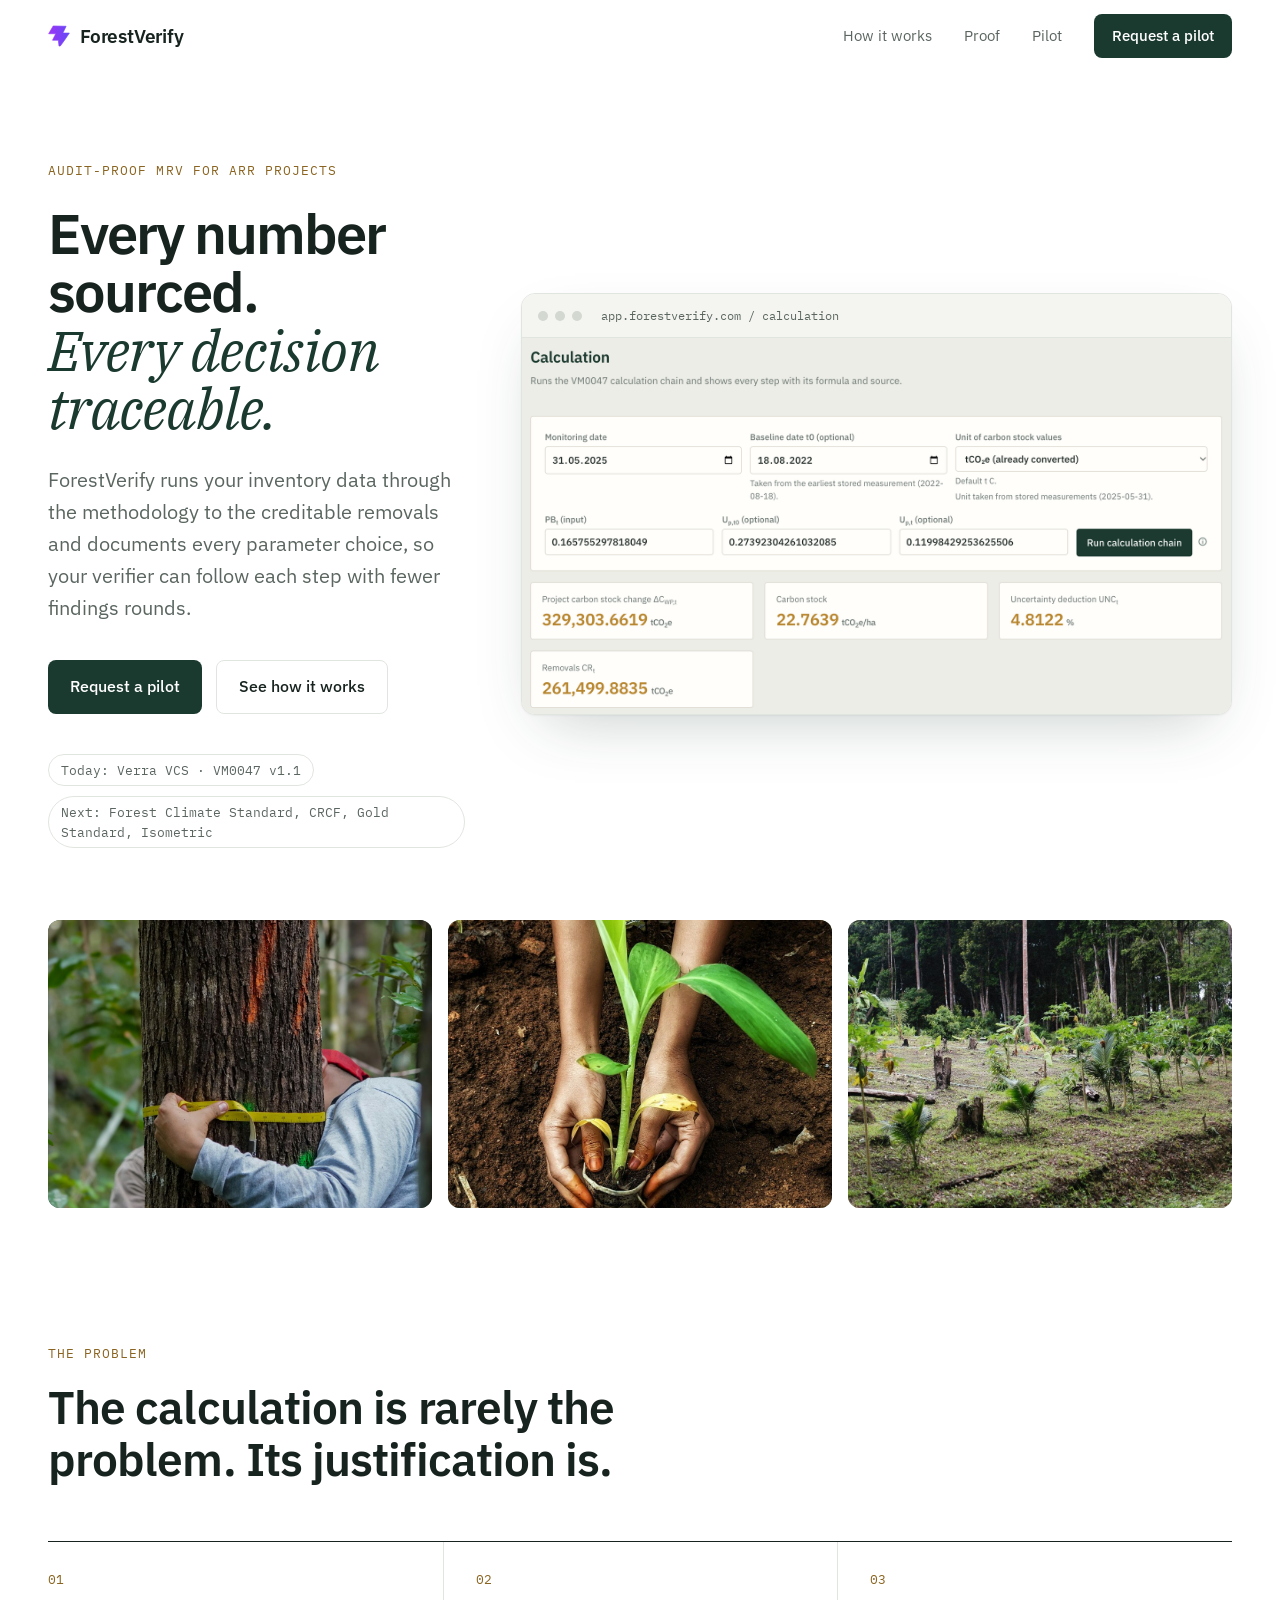
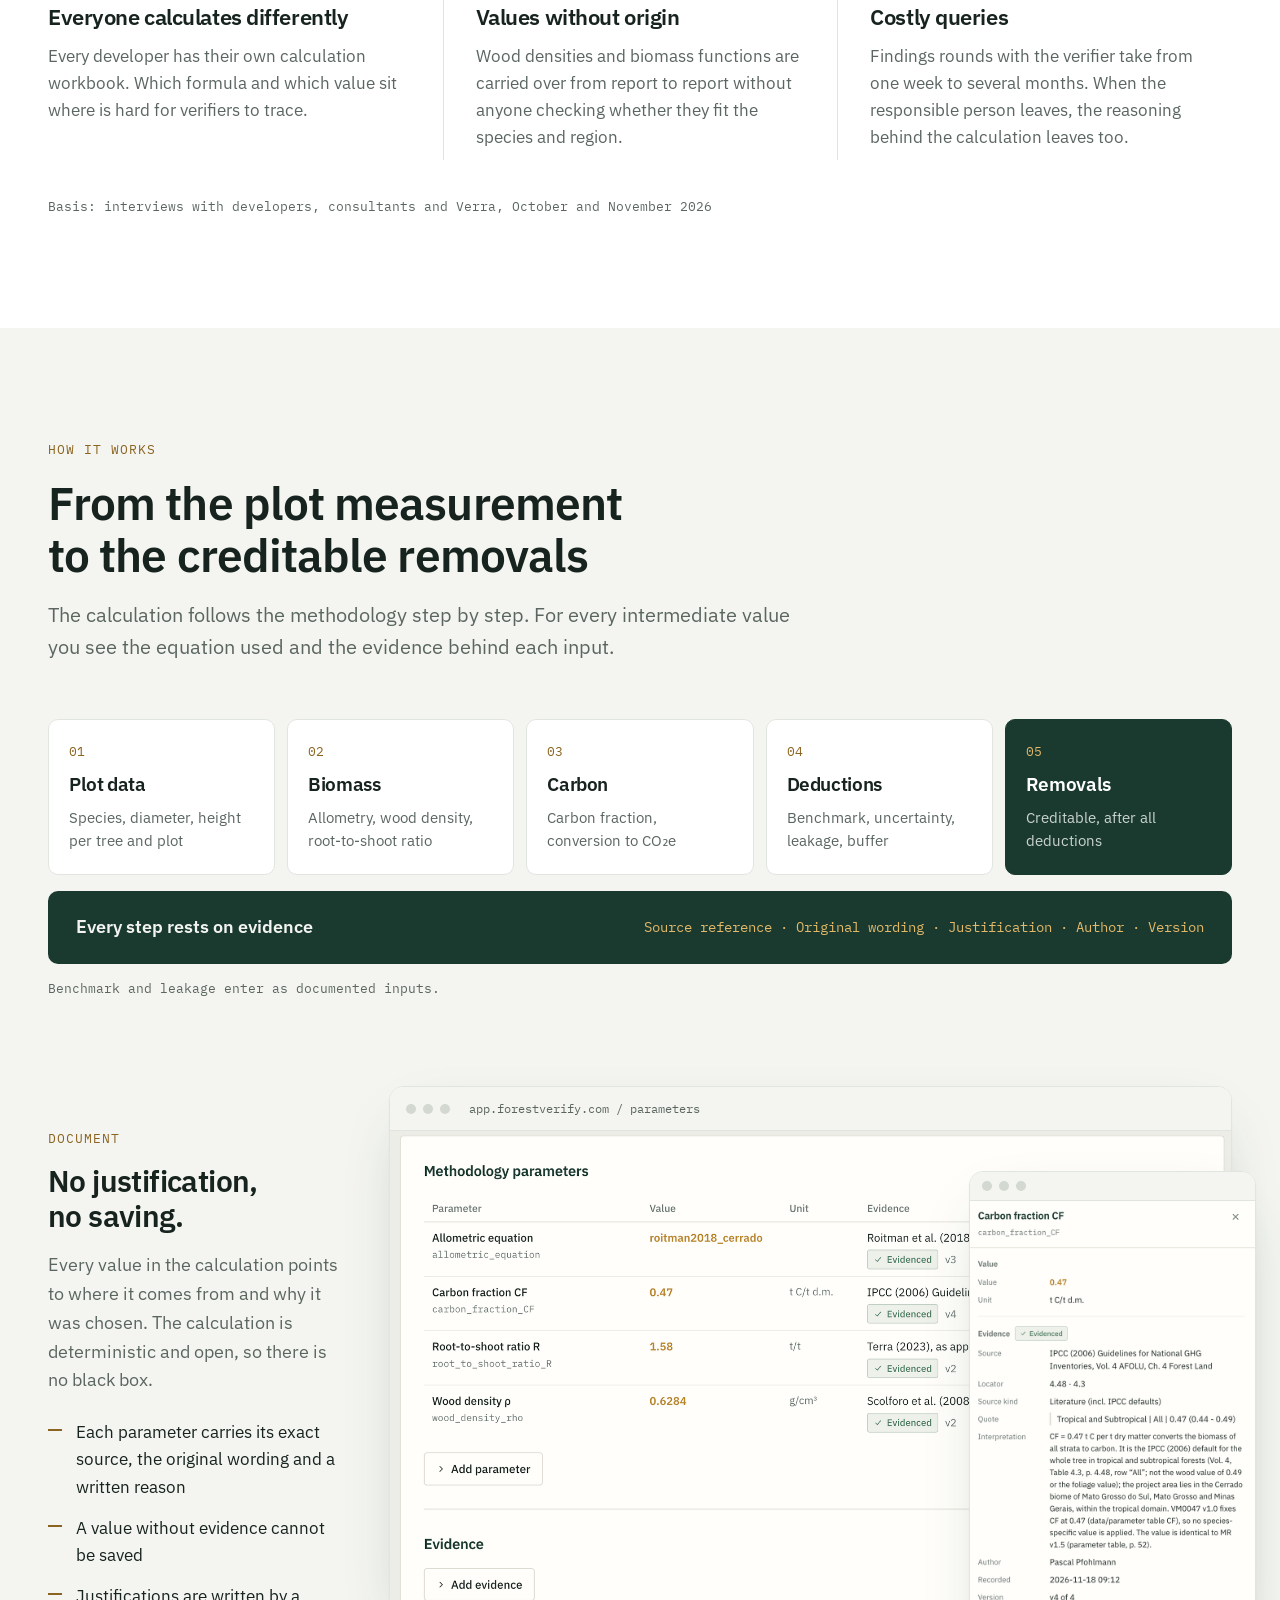
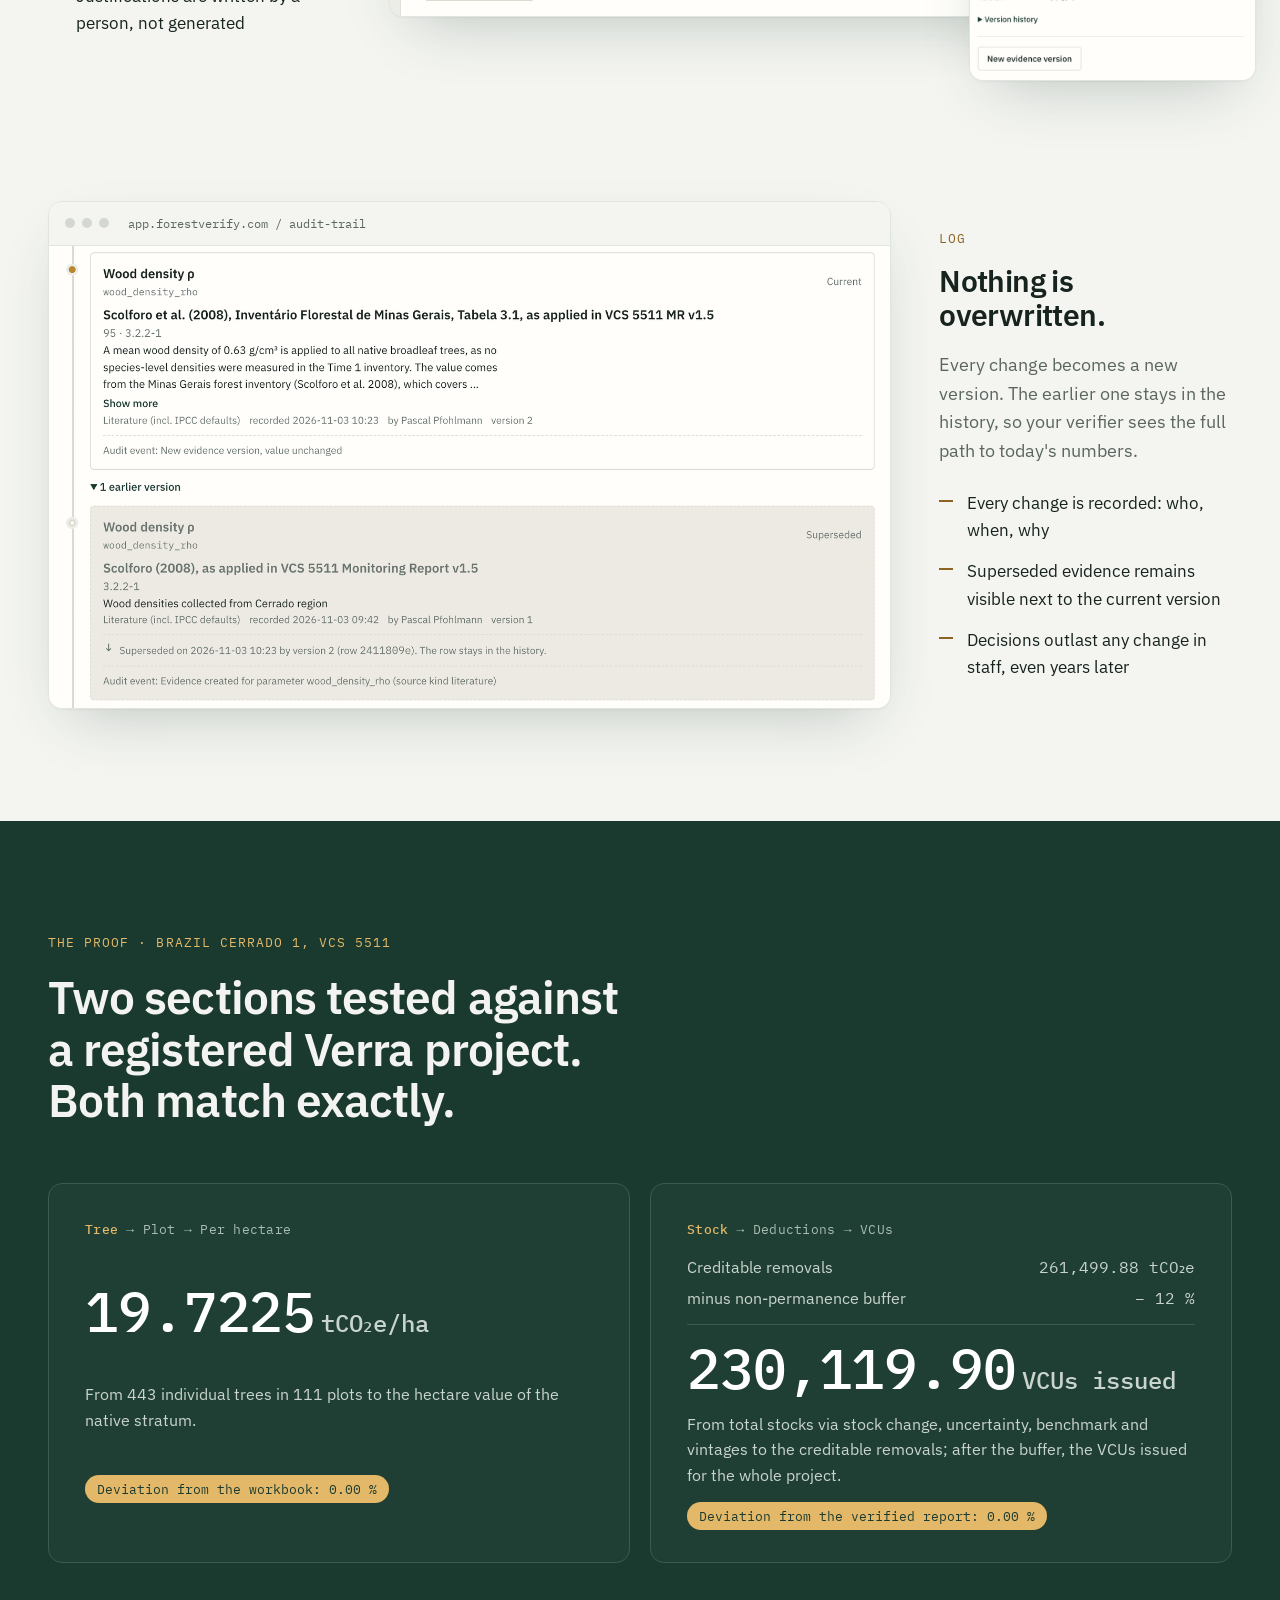
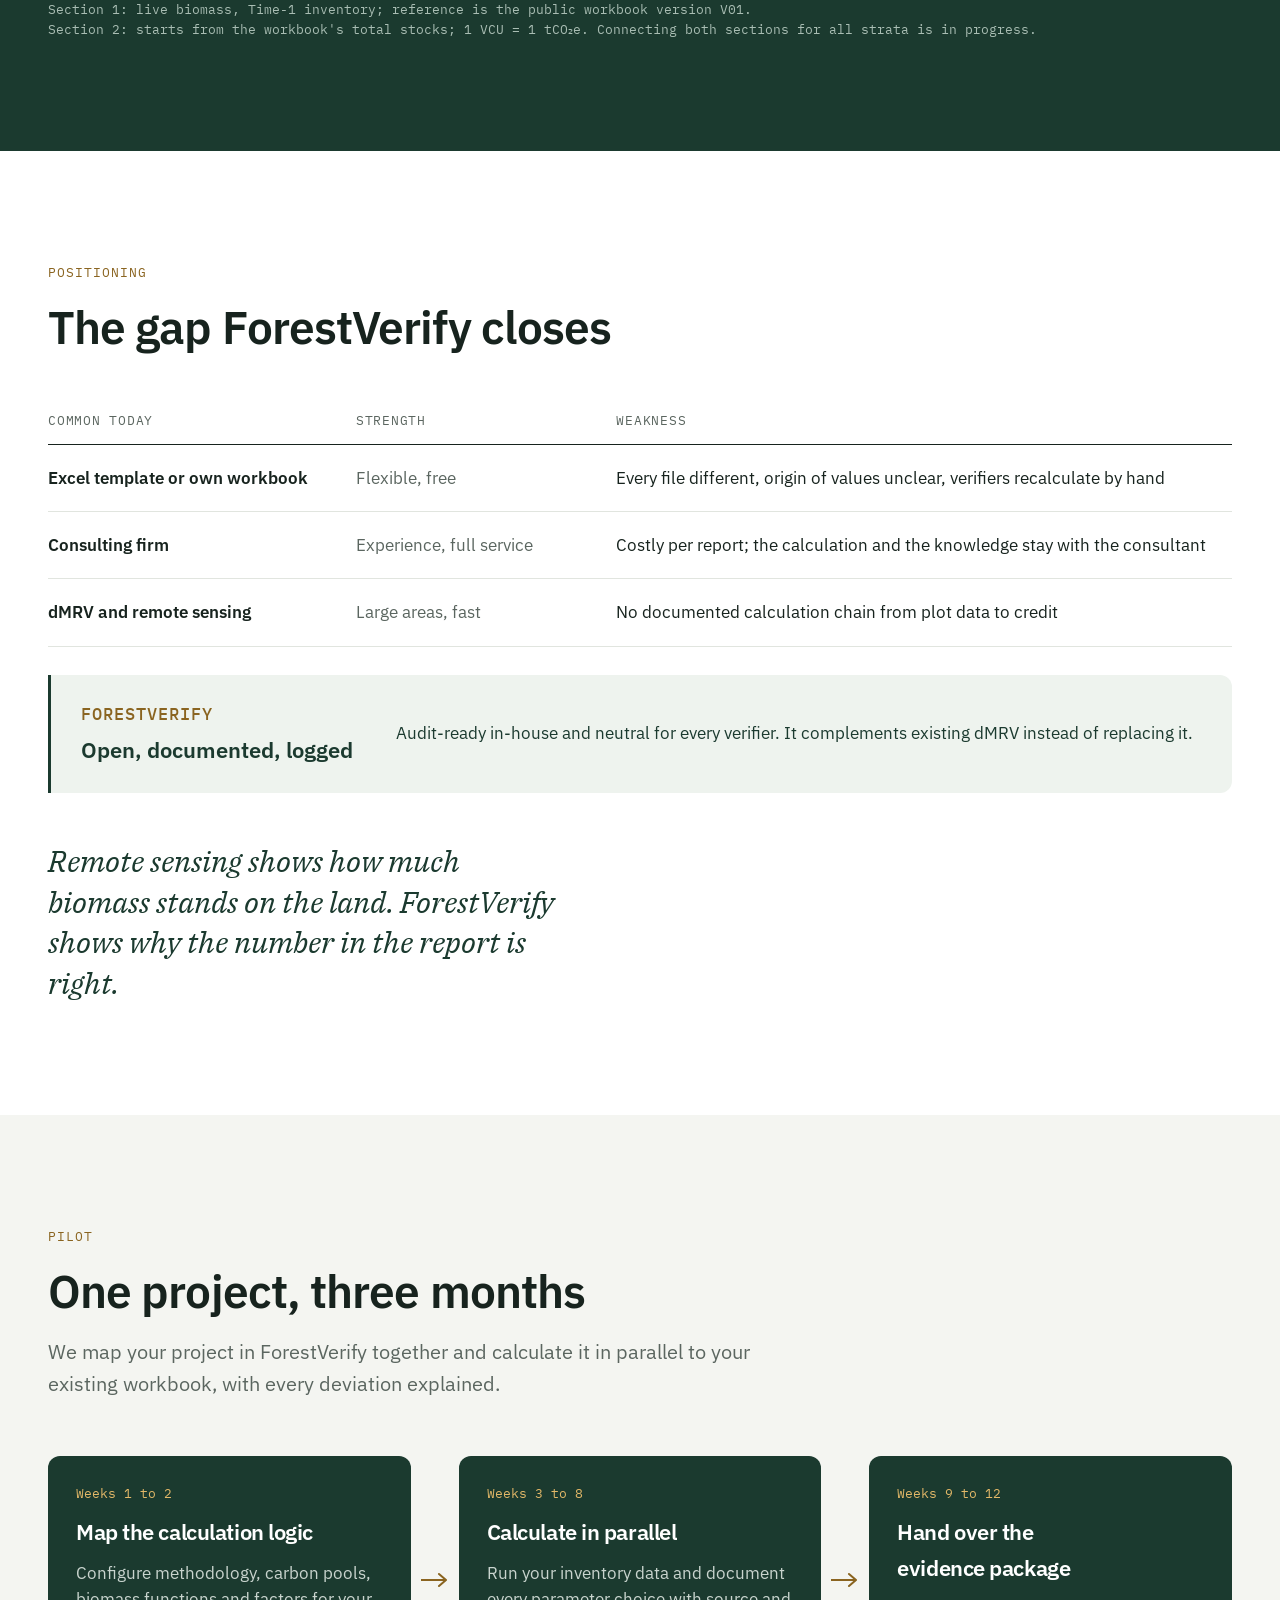
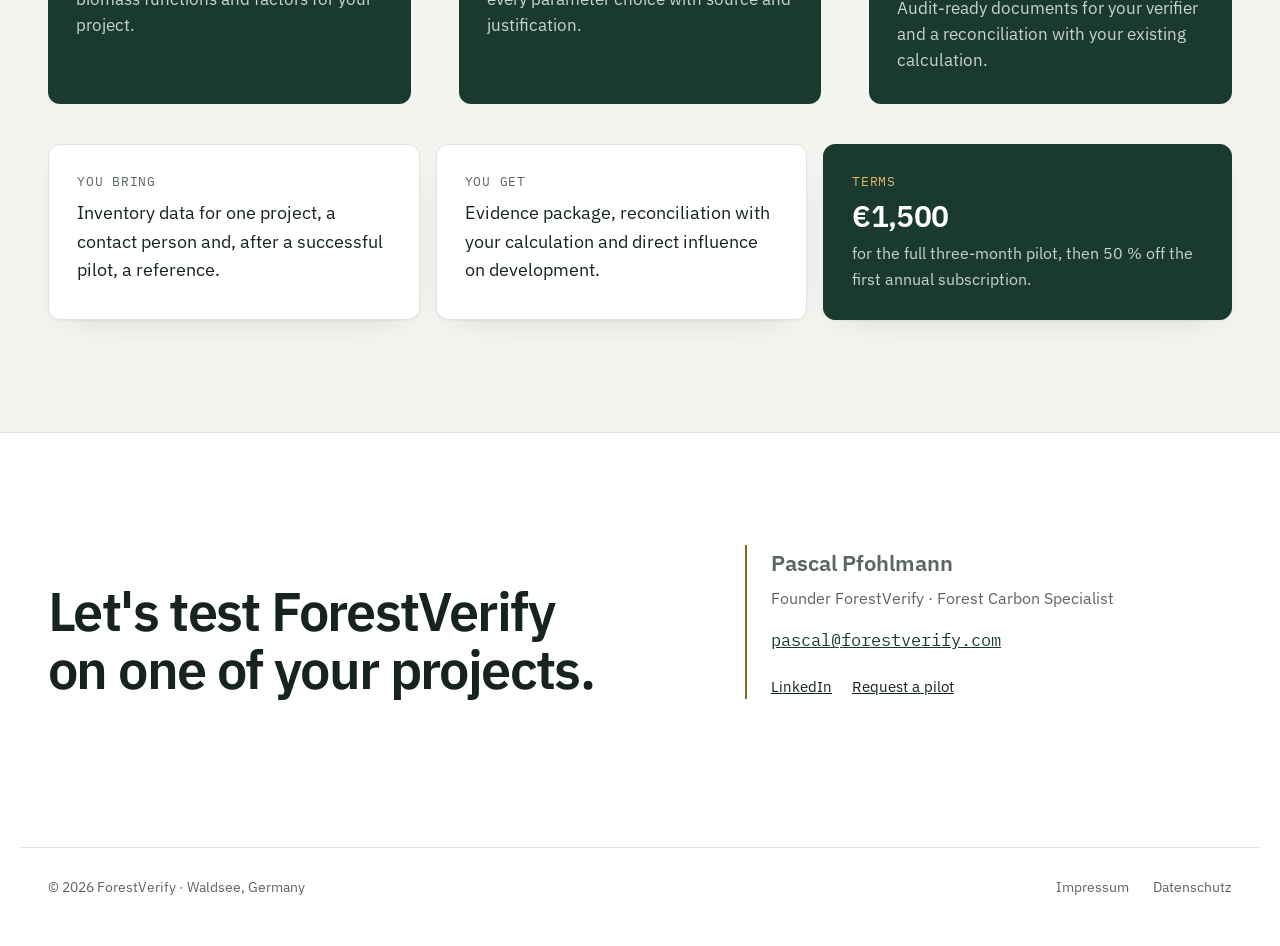
==== index.html @ 36cf667d "Landing page forestverify.com: initial version Co-Authored-By: Claude Opus 5.5 <noreply@anthropic.co" ====
<!DOCTYPE html>
<html lang="en">
<head>
<meta charset="utf-8">
<meta name="viewport" content="width=device-width, initial-scale=1">
<title>ForestVerify</title>
<meta name="description" content="Audit-proof MRV for ARR forest carbon projects under VM0047. Every number sourced, every decision traceable.">
<link rel="icon" type="image/svg+xml" href="data:image/svg+xml,%3Csvg xmlns='http://www.w3.org/2000/svg' viewBox='-1 -1 34 33'%3E%3Cdefs%3E%3ClinearGradient id='g' x1='0' y1='0' x2='1' y2='0'%3E%3Cstop offset='0' stop-color='%239A35F6'/%3E%3Cstop offset='1' stop-color='%236648F6'/%3E%3C/linearGradient%3E%3C/defs%3E%3Cpath d='M7 0 L27 0.5 L22 11 L32 11 L24.5 22 L18 31 L16 31 L15 22 L6 22 L11 12 L0 12 Z' fill='url(%23g)' stroke='url(%23g)' stroke-width='1' stroke-linejoin='round'/%3E%3C/svg%3E">
<link rel="stylesheet" href="fonts/fonts.css">
<style>
:root {
  /* Layout idea: a quiet white page that reads like a well-kept field ledger; one dark forest band carries the proof. */
  --paper: #FFFFFF;
  --stone: #F4F5F1;
  --ink: #17231E;
  --muted: #5B6660;
  --line: #E1E5DF;
  --forest: #1B3A2F;
  --bronze: #8A6420;
  --gold: #E3B868;
  --font-sans: "IBM Plex Sans", system-ui, -apple-system, "Segoe UI", sans-serif;
  --font-mono: "IBM Plex Mono", ui-monospace, "SFMono-Regular", Menlo, monospace;
  --font-serif: "IBM Plex Serif", Georgia, serif;
  --wrap: 1240px;
  color-scheme: light;
}
* { box-sizing: border-box; }
html, body { margin: 0; }
body {
  background: var(--paper);
  color: var(--ink);
  font-family: var(--font-sans);
  font-size: 18px;
  line-height: 1.6;
  -webkit-font-smoothing: antialiased;
}
h1, h2, h3 { text-wrap: balance; margin: 0; font-weight: 600; letter-spacing: -0.02em; }
p { margin: 0; }
a { color: inherit; }
a:focus-visible, .btn:focus-visible { outline: 2px solid var(--bronze); outline-offset: 3px; }
.wrap { max-width: var(--wrap); margin: 0 auto; padding: 0 28px; }
.mono { font-family: var(--font-mono); font-variant-numeric: tabular-nums; }
.eyebrow {
  font-family: var(--font-mono);
  font-size: 13px;
  letter-spacing: 0.08em;
  text-transform: uppercase;
  color: var(--bronze);
}
.section { padding: 112px 0; }
.section-head { display: grid; gap: 18px; max-width: 760px; margin-bottom: 56px; }
.section-head h2 { font-size: clamp(32px, 4vw, 46px); line-height: 1.12; }
.lede { font-size: 20px; color: var(--muted); max-width: 62ch; }

/* Nav */
.nav { position: sticky; top: 0; z-index: 10; background: rgba(255,255,255,0.92); backdrop-filter: blur(8px); border-bottom: 1px solid transparent; }
.nav .wrap { display: flex; align-items: center; justify-content: space-between; height: 72px; gap: 24px; }
.brand { display: flex; align-items: center; gap: 10px; font-weight: 600; font-size: 19px; text-decoration: none; letter-spacing: -0.01em; }
.nav-links { display: flex; align-items: center; gap: 32px; font-size: 15px; }
.nav-links a { text-decoration: none; color: var(--muted); }
.nav-links a:hover { color: var(--ink); }
.nav-links a.btn-primary, .nav-links a.btn-primary:hover { color: #fff; }

.btn {
  display: inline-flex; align-items: center; gap: 10px;
  padding: 13px 22px; border-radius: 8px;
  font-size: 16px; font-weight: 500; text-decoration: none;
  transition: background 160ms ease, color 160ms ease, border-color 160ms ease;
}
.btn-primary { background: var(--forest); color: #fff; }
.btn-primary:hover { background: #24493B; }
.btn-ghost { color: var(--ink); border: 1px solid var(--line); }
.btn-ghost:hover { border-color: var(--ink); }
.nav .btn { padding: 10px 18px; font-size: 15px; }

/* Hero */
.hero { padding: 88px 0 72px; }
.hero .wrap { display: grid; grid-template-columns: 0.82fr 1.4fr; gap: 56px; align-items: center; }
.hero h1 { font-size: clamp(40px, 4.4vw, 58px); line-height: 1.04; letter-spacing: -0.035em; margin: 22px 0 26px; }
.hero h1 em { display: block; font-family: var(--font-serif); font-style: italic; font-weight: 400; color: var(--forest); letter-spacing: -0.01em; }
.hero .lede { margin-bottom: 36px; }
.cta-row { display: flex; flex-wrap: wrap; gap: 14px; }
.hero-meta { margin-top: 40px; display: flex; flex-wrap: wrap; gap: 10px; }
.chip { font-family: var(--font-mono); font-size: 12.5px; color: var(--muted); border: 1px solid var(--line); border-radius: 999px; padding: 5px 12px; }

/* Screenshot frame */
.frame {
  border: 1px solid var(--line); border-radius: 14px; background: var(--paper);
  box-shadow: 0 1px 2px rgba(23,35,30,0.04), 0 24px 60px -24px rgba(27,58,47,0.28);
  overflow: hidden;
}
.frame-bar { display: flex; align-items: center; gap: 7px; padding: 12px 16px; border-bottom: 1px solid var(--line); background: var(--stone); }
.frame-bar span { width: 10px; height: 10px; border-radius: 50%; background: #D3D8D1; }
.frame-bar .url { margin-left: 12px; font-family: var(--font-mono); font-size: 12px; color: var(--muted); }
.shot {
  aspect-ratio: 16 / 10; display: grid; place-items: center; text-align: center; padding: 24px;
  background:
    repeating-linear-gradient(0deg, transparent 0 31px, #EEF1EC 31px 32px),
    linear-gradient(180deg, #FAFBF9, #F2F4EF);
  color: var(--muted); font-family: var(--font-mono); font-size: 13px;
}
.shot b { display: block; color: var(--forest); font-weight: 500; font-size: 14px; margin-bottom: 4px; }
.shot-img { display: block; width: 100%; height: auto; }
.stack { position: relative; padding-bottom: 64px; }
.stack .frame.overlay { position: absolute; right: -24px; bottom: 0; width: 34%; }
.stack .frame.overlay .frame-bar { padding: 9px 12px; }
.split.reverse { grid-template-columns: 1.9fr 0.66fr; margin-top: 120px; }
.contact-photo { border-radius: 12px; overflow: hidden; aspect-ratio: 3 / 2; margin: 0 0 40px; }
.contact-photo img { width: 100%; height: 100%; object-fit: cover; display: block; }

/* Photo strip */
.photos { display: grid; grid-template-columns: repeat(3, 1fr); gap: 16px; padding-bottom: 24px; }
.photo {
  position: relative; border-radius: 12px; overflow: hidden; aspect-ratio: 4 / 3;
  background: linear-gradient(160deg, #2D5444 0%, #1B3A2F 55%, #13291F 100%);
}
.photo:nth-child(2) { background: linear-gradient(160deg, #6E7F4F, #3F5A3A); }
.photo:nth-child(3) { background: linear-gradient(160deg, #A58A57, #6B5A3A); }
.photo img { width: 100%; height: 100%; object-fit: cover; display: block; }
.photo figcaption {
  position: absolute; left: 14px; bottom: 12px; right: 14px;
  font-family: var(--font-mono); font-size: 12px; color: rgba(255,255,255,0.86);
}

/* Problem */
.trio { display: grid; grid-template-columns: repeat(3, 1fr); gap: 0; border-top: 1px solid var(--ink); }
.trio > div { padding: 28px 32px 8px 0; display: grid; gap: 12px; align-content: start; }
.trio > div + div { padding-left: 32px; border-left: 1px solid var(--line); }
.trio .n { font-family: var(--font-mono); font-size: 13px; color: var(--bronze); }
.trio h3 { font-size: 22px; line-height: 1.25; }
.trio p { color: var(--muted); font-size: 17px; }
.src { margin-top: 36px; font-family: var(--font-mono); font-size: 12.5px; color: var(--muted); }

/* How it works */
.stone { background: var(--stone); }
.steps { display: grid; grid-template-columns: repeat(5, 1fr); gap: 12px; counter-reset: s; }
.step { background: var(--paper); border: 1px solid var(--line); border-radius: 10px; padding: 22px 20px; display: grid; gap: 8px; align-content: start; position: relative; }
.step .n { font-family: var(--font-mono); font-size: 12.5px; color: var(--bronze); }
.step h3 { font-size: 19px; }
.step p { font-size: 15px; color: var(--muted); line-height: 1.5; }
.step.final { background: var(--forest); border-color: var(--forest); }
.step.final h3 { color: #fff; }
.step.final p { color: #C9D4CE; }
.step.final .n { color: var(--gold); }
.ledger {
  margin-top: 16px; border-radius: 10px; background: var(--forest); color: #F3F4F1;
  padding: 22px 28px; display: flex; flex-wrap: wrap; justify-content: space-between; align-items: center; gap: 12px 32px;
}
.ledger p:first-child { font-weight: 600; font-size: 18px; }
.ledger .fields { font-family: var(--font-mono); font-size: 13.5px; color: var(--gold); }
.split { display: grid; grid-template-columns: 0.66fr 1.9fr; gap: 48px; align-items: center; margin-top: 88px; }
.split h3 { font-size: 30px; line-height: 1.15; margin-bottom: 18px; }
.ticks { list-style: none; padding: 0; margin: 24px 0 0; display: grid; gap: 14px; }
.ticks li { padding-left: 28px; position: relative; font-size: 17px; }
.ticks li::before { content: ""; position: absolute; left: 0; top: 10px; width: 14px; height: 2px; background: var(--bronze); }

/* Proof */
.proof { background: var(--forest); color: #F3F4F1; }
.proof .eyebrow { color: var(--gold); }
.proof .lede { color: #C9D4CE; }
.chain { display: grid; grid-template-columns: 1fr 1fr; gap: 20px; }
.half { border: 1px solid #3E5A4F; border-radius: 14px; padding: 36px 36px 32px; display: grid; gap: 14px; background: rgba(255,255,255,0.025); }
.half .path { font-family: var(--font-mono); font-size: 13px; color: #A9BDB3; letter-spacing: 0.02em; }
.half .path b { color: var(--gold); font-weight: 500; }
.half .big { font-family: var(--font-mono); font-weight: 500; font-size: clamp(36px, 4.6vw, 56px); line-height: 1.05; letter-spacing: -0.02em; color: #fff; }
.half .big small { font-size: 0.42em; color: #C9D4CE; letter-spacing: 0; margin-left: 6px; }
.half p { color: #C9D4CE; font-size: 16px; }
.dev { display: inline-flex; align-self: start; justify-self: start; font-family: var(--font-mono); font-size: 12.5px; color: var(--forest); background: var(--gold); border-radius: 999px; padding: 4px 12px; }
.proof .src { color: #A9BDB3; }

/* Compare */
.compare { width: 100%; border-collapse: collapse; font-size: 16.5px; }
.compare th { text-align: left; font-family: var(--font-mono); font-weight: 400; font-size: 12.5px; letter-spacing: 0.06em; text-transform: uppercase; color: var(--muted); padding: 0 20px 14px 0; border-bottom: 1px solid var(--ink); }
.compare td { padding: 20px 20px 20px 0; border-bottom: 1px solid var(--line); vertical-align: top; }
.compare td:first-child { font-weight: 600; width: 26%; }
.compare td:nth-child(2) { color: var(--muted); width: 22%; }
.compare tr.us td { background: #EEF3EE; color: var(--forest); border-bottom: 0; }
.compare tr.us td:first-child { padding-left: 18px; border-left: 3px solid var(--forest); }
.compare tr.us td:last-child { padding-right: 18px; }
.usband { margin-top: 28px; background: #EEF3EE; color: var(--forest); border-left: 3px solid var(--forest); border-radius: 0 12px 12px 0; padding: 26px 30px; display: grid; grid-template-columns: 26% 1fr; gap: 12px 24px; align-items: center; }
.usband .k { font-family: var(--font-mono); font-size: 17px; font-weight: 500; letter-spacing: 0.06em; text-transform: uppercase; color: var(--bronze); }
.usband .t { font-size: 22px; font-weight: 600; margin-top: 4px; }
.usband > p { color: var(--forest); font-size: 17px; }
.calc { margin: 0; display: grid; gap: 6px; padding-bottom: 12px; border-bottom: 1px solid #3E5A4F; }
.calc div { display: flex; justify-content: space-between; gap: 16px; font-size: 16px; color: #C9D4CE; }
.calc dd { margin: 0; font-family: var(--font-mono); }
.pullquote { margin-top: 48px; font-family: var(--font-serif); font-style: italic; font-size: clamp(22px, 2.6vw, 30px); line-height: 1.35; color: var(--forest); max-width: 30ch; }
.table-wrap { overflow-x: auto; }

/* Pilot */
.phases { display: grid; grid-template-columns: 1fr 48px 1fr 48px 1fr; align-items: stretch; }
.phase { background: var(--forest); border-radius: 12px; padding: 28px 28px 30px; display: grid; gap: 10px; align-content: start; }
.phase .n { font-family: var(--font-mono); font-size: 13px; color: var(--gold); }
.phase h3 { font-size: 22px; color: #fff; }
.phase p { color: #C9D4CE; font-size: 16.5px; }
.phase-arrow { display: grid; place-items: center; color: var(--bronze); }
.phase-arrow svg { width: 28px; height: 16px; }
.terms { margin-top: 40px; display: grid; grid-template-columns: 1fr 1fr 1.1fr; gap: 16px; }
.term { background: var(--paper); border: 1px solid var(--line); box-shadow: 0 1px 2px rgba(23,35,30,0.04), 0 12px 32px -20px rgba(27,58,47,0.25); border-radius: 12px; padding: 26px 28px; display: grid; gap: 8px; align-content: start; }
.term.price { border-color: var(--forest); }
.term .k { font-family: var(--font-mono); font-size: 12.5px; letter-spacing: 0.06em; text-transform: uppercase; color: var(--muted); }
.term.price { background: var(--forest); color: #fff; }
.term.price .k { color: var(--gold); }
.term .price-line { font-size: 30px; font-weight: 600; letter-spacing: -0.02em; line-height: 1.15; }
.term.price p:last-child { color: #C9D4CE; font-size: 16px; }

/* Contact */
.contact { border-top: 1px solid var(--line); }
.contact .wrap { display: grid; grid-template-columns: 1.3fr 1fr; gap: 64px; align-items: end; }
.contact h2 { font-size: clamp(34px, 4.4vw, 54px); line-height: 1.08; letter-spacing: -0.03em; }
.person { display: grid; gap: 6px; border-left: 2px solid var(--bronze); padding-left: 24px; }
.person .name { font-size: 22px; font-weight: 600; }
.person p { color: var(--muted); font-size: 16px; }
.person .mail { font-family: var(--font-mono); color: var(--forest); font-size: 17px; margin-top: 10px; }
.person .links { display: flex; gap: 20px; margin-top: 14px; font-size: 15px; }

footer { padding: 36px 0 48px; font-size: 14px; color: var(--muted); }
footer .wrap { display: flex; justify-content: space-between; flex-wrap: wrap; gap: 16px; border-top: 1px solid var(--line); padding-top: 28px; }
footer nav { display: flex; gap: 24px; }
footer a { text-decoration: none; }
footer a:hover { color: var(--ink); }

.mail-dialog { position: absolute; left: 0; right: 0; z-index: 50; display: none; justify-items: center; padding: 0 20px; }
.mail-dialog.open { display: grid; }
.mail-card { background: var(--paper); border: 1px solid var(--line); border-radius: 14px; padding: 28px 30px; max-width: 420px; width: 100%; display: grid; gap: 14px; box-shadow: 0 24px 60px -20px rgba(0,0,0,0.4); }
.mail-card h3 { font-size: 20px; }
.mail-card .addr { font-family: var(--font-mono); font-size: 17px; color: var(--forest); }
.mail-card .row { display: flex; gap: 10px; flex-wrap: wrap; }
.mail-card button { font: inherit; font-size: 15px; cursor: pointer; }

/* Hover lift on images and screenshots */
.frame, .photo, .half { transition: transform 260ms cubic-bezier(.2,.7,.2,1), box-shadow 260ms ease; }
.photo { box-shadow: 0 0 0 rgba(0,0,0,0); }
@media (hover: hover) and (prefers-reduced-motion: no-preference) {
  .half:hover { transform: translateY(-6px); border-color: var(--gold); background: rgba(255,255,255,0.06); box-shadow: 0 28px 56px -24px rgba(0,0,0,0.55); }
  .frame:hover, .photo:hover { transform: translateY(-6px) scale(1.012); box-shadow: 0 2px 4px rgba(23,35,30,0.06), 0 32px 64px -24px rgba(27,58,47,0.42); }
  .stack .frame.overlay:hover { z-index: 2; }
}

/* Scroll reveal: only applied by script to elements below the first screen */
.reveal { opacity: 0; transform: translateY(26px); transition: opacity 700ms ease, transform 700ms cubic-bezier(.2,.7,.2,1); }
.reveal.in { opacity: 1; transform: none; }
@media (prefers-reduced-motion: reduce) { .reveal { transform: none; transition: opacity 500ms ease; } }

/* Load moment: the hero text settles in, from a visible resting state */
@media (prefers-reduced-motion: no-preference) {
  .hero-copy > * { animation: settle 700ms cubic-bezier(.2,.7,.2,1) both; }
  .hero-copy > *:nth-child(2) { animation-delay: 60ms; }
  .hero-copy > *:nth-child(3) { animation-delay: 120ms; }
  .hero-copy > *:nth-child(4) { animation-delay: 180ms; }
  .hero-copy > *:nth-child(5) { animation-delay: 240ms; }
  @keyframes settle { from { transform: translateY(10px); opacity: 0.35; } to { transform: none; opacity: 1; } }
}

@media (max-width: 960px) {
  .hero .wrap, .split, .split.reverse, .contact .wrap { grid-template-columns: 1fr; gap: 48px; }
  .split.reverse { margin-top: 88px; }
  .split.reverse > div { order: -1; }
  .steps { grid-template-columns: 1fr 1fr; }
  .step.final { grid-column: 1 / -1; }
  .chain, .phases, .terms, .trio, .usband { grid-template-columns: 1fr; }
  .trio > div + div { padding-left: 0; border-left: 0; border-top: 1px solid var(--line); }
  .photos { gap: 10px; }
  .stack { padding-bottom: 0; display: grid; gap: 16px; }
  .stack .frame.overlay { position: static; width: 60%; justify-self: end; }
  .phases { grid-template-columns: 1fr; }
  .phase-arrow { height: 40px; }
  .phase-arrow svg { transform: rotate(90deg); }
  .nav-links a:not(.btn) { display: none; }
  .section { padding: 80px 0; }
}
@media (max-width: 480px) {
  .wrap { padding: 0 18px; }
  .steps { grid-template-columns: 1fr; }
  .photos { grid-template-columns: 1fr; }
  .photo { aspect-ratio: 16 / 10; }
}
</style>
</head>
<body>

<header class="nav">
  <div class="wrap">
    <a class="brand" href="#top" aria-label="ForestVerify, back to top">
      <svg width="22" height="22" viewBox="-1 -1 34 33" aria-hidden="true"><defs><linearGradient id="fvbolt" x1="0" y1="0" x2="1" y2="0"><stop offset="0" stop-color="#9A35F6"/><stop offset="1" stop-color="#6648F6"/></linearGradient></defs><path d="M7 0 L27 0.5 L22 11 L32 11 L24.5 22 L18 31 L16 31 L15 22 L6 22 L11 12 L0 12 Z" fill="url(#fvbolt)" stroke="url(#fvbolt)" stroke-width="1" stroke-linejoin="round"/></svg>
      ForestVerify
    </a>
    <nav class="nav-links" aria-label="Main">
      <a href="#how">How it works</a>
      <a href="#proof">Proof</a>
      <a href="#pilot">Pilot</a>
      <a class="btn btn-primary" href="mailto:pascal@forestverify.com?subject=ForestVerify%20pilot%20request&amp;body=Hi%20Pascal%2C%0A%0AI%27d%20like%20to%20discuss%20a%20ForestVerify%20pilot.%0A%0AOrganisation%3A%0AProject%20and%20standard%20%28e.g.%20VM0047%29%3A%0AArea%20%28ha%29%3A%0ANext%20monitoring%20or%20verification%20date%3A%0A%0ABest%20regards%2C%0A">Request a pilot</a>
    </nav>
  </div>
</header>

<main id="top">

  <section class="hero">
    <div class="wrap">
      <div class="hero-copy">
        <p class="eyebrow">Audit-proof MRV for ARR projects</p>
        <h1>Every number sourced. <em>Every decision traceable.</em></h1>
        <p class="lede">ForestVerify runs your inventory data through the methodology to the creditable removals and documents every parameter choice, so your verifier can follow each step with fewer findings rounds.</p>
        <div class="cta-row">
          <a class="btn btn-primary" href="mailto:pascal@forestverify.com?subject=ForestVerify%20pilot%20request&amp;body=Hi%20Pascal%2C%0A%0AI%27d%20like%20to%20discuss%20a%20ForestVerify%20pilot.%0A%0AOrganisation%3A%0AProject%20and%20standard%20%28e.g.%20VM0047%29%3A%0AArea%20%28ha%29%3A%0ANext%20monitoring%20or%20verification%20date%3A%0A%0ABest%20regards%2C%0A">Request a pilot</a>
          <a class="btn btn-ghost" href="#how">See how it works</a>
        </div>
        <div class="hero-meta">
          <span class="chip">Today: Verra VCS · VM0047 v1.1</span>
          <span class="chip">Next: Forest Climate Standard, CRCF, Gold Standard, Isometric</span>        </div>
      </div>
      <figure class="frame" style="margin:0">
        <div class="frame-bar"><span></span><span></span><span></span><p class="url">app.forestverify.com / calculation</p></div>
        <img class="shot-img" src="img/shot-calculation.png" width="1600" height="848" alt="ForestVerify calculation tab for Brazil Cerrado 1, showing carbon stock change, uncertainty deduction and removals of 261,499.8835 tCO2e">

      </figure>
    </div>
  </section>

  <div class="wrap">
    <div class="photos" aria-label="ARR project photos">
      <figure class="photo" style="margin:0"><img src="img/measuring.jpg" width="1600" height="900" alt="Field worker measuring tree diameter with a yellow tape in a forest plot"></figure>
      <figure class="photo" style="margin:0"><img src="img/planting.jpg" width="1000" height="1778" alt="Hands planting a seedling in red soil"></figure>
      <figure class="photo" style="margin:0"><img src="img/restoration.jpg" width="1000" height="1500" alt="Young plantings on a cleared slope in front of tall tropical forest" style="object-position: center 70%"></figure>
    </div>
  </div>

  <section class="section" id="problem">
    <div class="wrap">
      <div class="section-head">
        <p class="eyebrow">The problem</p>
        <h2>The calculation is rarely the problem. Its justification is.</h2>
      </div>
      <div class="trio">
        <div>
          <p class="n">01</p>
          <h3>Everyone calculates differently</h3>
          <p>Every developer has their own calculation workbook. Which formula and which value sit where is hard for verifiers to trace.</p>
        </div>
        <div>
          <p class="n">02</p>
          <h3>Values without origin</h3>
          <p>Wood densities and biomass functions are carried over from report to report without anyone checking whether they fit the species and region.</p>
        </div>
        <div>
          <p class="n">03</p>
          <h3>Costly queries</h3>
          <p>Findings rounds with the verifier take from one week to several months. When the responsible person leaves, the reasoning behind the calculation leaves too.</p>
        </div>
      </div>
      <p class="src">Basis: interviews with developers, consultants and Verra, October and November 2026</p>
    </div>
  </section>

  <section class="section stone" id="how">
    <div class="wrap">
      <div class="section-head">
        <p class="eyebrow">How it works</p>
        <h2>From the plot measurement to the creditable removals</h2>
        <p class="lede">The calculation follows the methodology step by step. For every intermediate value you see the equation used and the evidence behind each input.</p>
      </div>
      <div class="steps">
        <div class="step"><p class="n">01</p><h3>Plot data</h3><p>Species, diameter, height per tree and plot</p></div>
        <div class="step"><p class="n">02</p><h3>Biomass</h3><p>Allometry, wood density, root-to-shoot ratio</p></div>
        <div class="step"><p class="n">03</p><h3>Carbon</h3><p>Carbon fraction, conversion to CO₂e</p></div>
        <div class="step"><p class="n">04</p><h3>Deductions</h3><p>Benchmark, uncertainty, leakage, buffer</p></div>
        <div class="step final"><p class="n">05</p><h3>Removals</h3><p>Creditable, after all deductions</p></div>
      </div>
      <div class="ledger">
        <p>Every step rests on evidence</p>
        <p class="fields">Source reference · Original wording · Justification · Author · Version</p>
      </div>
      <p class="src" style="margin-top:14px">Benchmark and leakage enter as documented inputs.</p>

      <div class="split">
        <div>
          <p class="eyebrow" style="margin-bottom:14px">Document</p>
          <h3>No justification, no saving.</h3>
          <p class="lede" style="font-size:18px">Every value in the calculation points to where it comes from and why it was chosen. The calculation is deterministic and open, so there is no black box.</p>
          <ul class="ticks">
            <li>Each parameter carries its exact source, the original wording and a written reason</li>
            <li>A value without evidence cannot be saved</li>
            <li>Justifications are written by a person, not generated</li>
          </ul>
        </div>
        <div class="stack">
          <figure class="frame" style="margin:0">
            <div class="frame-bar"><span></span><span></span><span></span><p class="url">app.forestverify.com / parameters</p></div>
            <img class="shot-img" src="img/shot-parameters.png" width="1600" height="921" alt="Methodology parameters with values, units and evidence status, for example carbon fraction 0.47 from IPCC 2006">
          </figure>
          <figure class="frame overlay" style="margin:0">
            <div class="frame-bar"><span></span><span></span><span></span></div>
            <img class="shot-img" src="img/shot-evidence.png" width="700" height="1178" alt="Evidence detail for carbon fraction: source, locator, quote, interpretation, author and version">
          </figure>
        </div>
      </div>

      <div class="split reverse">
        <figure class="frame" style="margin:0">
          <div class="frame-bar"><span></span><span></span><span></span><p class="url">app.forestverify.com / audit-trail</p></div>
          <img class="shot-img" src="img/shot-audit.png" width="1600" height="880" alt="Audit trail for wood density: the current evidence version and the superseded earlier version, which stays in the history">
        </figure>
        <div>
          <p class="eyebrow" style="margin-bottom:14px">Log</p>
          <h3>Nothing is overwritten.</h3>
          <p class="lede" style="font-size:18px">Every change becomes a new version. The earlier one stays in the history, so your verifier sees the full path to today's numbers.</p>
          <ul class="ticks">
            <li>Every change is recorded: who, when, why</li>
            <li>Superseded evidence remains visible next to the current version</li>
            <li>Decisions outlast any change in staff, even years later</li>
          </ul>
        </div>
      </div>
    </div>
  </section>

  <section class="section proof" id="proof">
    <div class="wrap">
      <div class="section-head">
        <p class="eyebrow">The proof · Brazil Cerrado 1, VCS 5511</p>
        <h2>Two sections tested against a registered Verra project. Both match exactly.</h2>
      </div>
      <div class="chain">
        <div class="half">
          <p class="path"><b>Tree</b> → Plot → Per hectare</p>
          <p class="big">19.7225<small>tCO₂e/ha</small></p>
          <p>From 443 individual trees in 111 plots to the hectare value of the native stratum.</p>
          <span class="dev">Deviation from the workbook: 0.00 %</span>
        </div>
        <div class="half">
          <p class="path"><b>Stock</b> → Deductions → VCUs</p>
          <dl class="calc">
            <div><dt>Creditable removals</dt><dd>261,499.88 tCO₂e</dd></div>
            <div><dt>minus non-permanence buffer</dt><dd>− 12 %</dd></div>
          </dl>
          <p class="big">230,119.90<small>VCUs issued</small></p>
          <p>From total stocks via stock change, uncertainty, benchmark and vintages to the creditable removals; after the buffer, the VCUs issued for the whole project.</p>
          <span class="dev">Deviation from the verified report: 0.00 %</span>
        </div>
      </div>
      <p class="src">Section 1: live biomass, Time-1 inventory; reference is the public workbook version V01.<br>Section 2: starts from the workbook's total stocks; 1 VCU = 1 tCO₂e. Connecting both sections for all strata is in progress.</p>
    </div>
  </section>

  <section class="section" id="positioning">
    <div class="wrap">
      <div class="section-head">
        <p class="eyebrow">Positioning</p>
        <h2>The gap ForestVerify closes</h2>
      </div>
      <div class="table-wrap">
        <table class="compare">
          <thead><tr><th>Common today</th><th>Strength</th><th>Weakness</th></tr></thead>
          <tbody>
            <tr><td>Excel template or own workbook</td><td>Flexible, free</td><td>Every file different, origin of values unclear, verifiers recalculate by hand</td></tr>
            <tr><td>Consulting firm</td><td>Experience, full service</td><td>Costly per report; the calculation and the knowledge stay with the consultant</td></tr>
            <tr><td>dMRV and remote sensing</td><td>Large areas, fast</td><td>No documented calculation chain from plot data to credit</td></tr>
          </tbody>
        </table>
      </div>
      <div class="usband">
        <div><p class="k">ForestVerify</p><p class="t">Open, documented, logged</p></div>
        <p>Audit-ready in-house and neutral for every verifier. It complements existing dMRV instead of replacing it.</p>
      </div>
      <p class="pullquote">Remote sensing shows how much biomass stands on the land. ForestVerify shows why the number in the report is right.</p>
    </div>
  </section>

  <section class="section stone" id="pilot">
    <div class="wrap">
      <div class="section-head">
        <p class="eyebrow">Pilot</p>
        <h2>One project, three months</h2>
        <p class="lede">We map your project in ForestVerify together and calculate it in parallel to your existing workbook, with every deviation explained.</p>
      </div>
      <div class="phases">
        <div class="phase"><p class="n">Weeks 1 to 2</p><h3>Map the calculation logic</h3><p>Configure methodology, carbon pools, biomass functions and factors for your project.</p></div>
        <div class="phase-arrow" aria-hidden="true"><svg viewBox="0 0 28 16"><path d="M0 8 H24 M18 2 L25 8 L18 14" fill="none" stroke="currentColor" stroke-width="2" stroke-linecap="round" stroke-linejoin="round"/></svg></div>
        <div class="phase"><p class="n">Weeks 3 to 8</p><h3>Calculate in parallel</h3><p>Run your inventory data and document every parameter choice with source and justification.</p></div>
        <div class="phase-arrow" aria-hidden="true"><svg viewBox="0 0 28 16"><path d="M0 8 H24 M18 2 L25 8 L18 14" fill="none" stroke="currentColor" stroke-width="2" stroke-linecap="round" stroke-linejoin="round"/></svg></div>
        <div class="phase"><p class="n">Weeks 9 to 12</p><h3>Hand over the evidence package</h3><p>Audit-ready documents for your verifier and a reconciliation with your existing calculation.</p></div>
      </div>
      <div class="terms">
        <div class="term"><p class="k">You bring</p><p>Inventory data for one project, a contact person and, after a successful pilot, a reference.</p></div>
        <div class="term"><p class="k">You get</p><p>Evidence package, reconciliation with your calculation and direct influence on development.</p></div>
        <div class="term price"><p class="k">Terms</p><p class="price-line">€1,500</p><p>for the full three-month pilot, then 50 % off the first annual subscription.</p></div>
      </div>
    </div>
  </section>

  <section class="section contact" id="contact">
    <div class="wrap">
      <h2>Let's test ForestVerify on one of your projects.</h2>
      <div class="person">
        <p class="name">Pascal Pfohlmann</p>
        <p>Founder ForestVerify · Forest Carbon Specialist</p>
        <p class="mail"><a href="mailto:pascal@forestverify.com">pascal@forestverify.com</a></p>
        <div class="links">
          <a href="https://www.linkedin.com/in/pascal-pfohlmann/">LinkedIn</a>
          <a href="mailto:pascal@forestverify.com?subject=ForestVerify%20pilot%20request&amp;body=Hi%20Pascal%2C%0A%0AI%27d%20like%20to%20discuss%20a%20ForestVerify%20pilot.%0A%0AOrganisation%3A%0AProject%20and%20standard%20%28e.g.%20VM0047%29%3A%0AArea%20%28ha%29%3A%0ANext%20monitoring%20or%20verification%20date%3A%0A%0ABest%20regards%2C%0A">Request a pilot</a>
        </div>
      </div>
    </div>
  </section>

</main>

<footer>
  <div class="wrap">
    <p>© 2026 ForestVerify · Waldsee, Germany</p>
    <nav aria-label="Legal">
      <a href="impressum.html">Impressum</a>
      <a href="datenschutz.html">Datenschutz</a>
    </nav>
  </div>
</footer>

<div class="mail-dialog" id="mailDialog" role="dialog" aria-modal="true" aria-labelledby="mailTitle">
  <div class="mail-card">
    <h3 id="mailTitle">Request a pilot</h3>
    <p>Write to me at</p>
    <p class="addr">pascal@forestverify.com</p>
    <p style="color:var(--muted);font-size:15px">Ideally with your organisation, project and standard, area in hectares and next monitoring date.</p>
    <div class="row">
      <button type="button" class="btn btn-primary" id="mailCopy">Copy address</button>
      <button type="button" class="btn btn-ghost" id="mailClose">Close</button>
    </div>
  </div>
</div>
<script>
(function () {
  var embedded = false;
  try { embedded = window.self !== window.top; } catch (e) { embedded = true; }
  if (!embedded) return;
  var dlg = document.getElementById('mailDialog');
  document.querySelectorAll('a[href^="mailto:"]').forEach(function (a) {
    a.addEventListener('click', function (ev) { ev.preventDefault(); ev.stopPropagation(); var r = a.getBoundingClientRect(); dlg.style.top = (window.scrollY + r.bottom + 12) + 'px'; dlg.classList.add('open'); document.getElementById('mailCopy').focus({ preventScroll: true }); });
  });
  document.getElementById('mailClose').addEventListener('click', function () { dlg.classList.remove('open'); });
  document.addEventListener('click', function (ev) { if (dlg.classList.contains('open') && !ev.target.closest('.mail-card')) dlg.classList.remove('open'); });
  document.addEventListener('keydown', function (ev) { if (ev.key === 'Escape') dlg.classList.remove('open'); });
  document.getElementById('mailCopy').addEventListener('click', function () {
    var b = this;
    try { navigator.clipboard.writeText('pascal@forestverify.com').then(function () { b.textContent = 'Copied'; }, function () { b.textContent = 'Select and copy the address'; }); } catch (e) { b.textContent = 'Select and copy the address'; }
  });
})();
(function () {
  if (!('IntersectionObserver' in window)) return;
  var groups = ['.photos', '.trio', '.steps', '.chain', '.phases', '.terms', '.compare tbody'];
  var singles = ['.section-head', '.ledger', '.split > div', '.split > figure', '.pullquote', '.src', '.contact h2', '.person'];
  var items = [];
  groups.forEach(function (sel) {
    document.querySelectorAll(sel).forEach(function (g) {
      Array.prototype.forEach.call(g.children, function (el, i) { el.style.transitionDelay = (i * 90) + 'ms'; items.push(el); });
    });
  });
  singles.forEach(function (sel) { document.querySelectorAll(sel).forEach(function (el) { items.push(el); }); });
  var ioWorks = false;
  var io = new IntersectionObserver(function (entries) {
    ioWorks = true;
    entries.forEach(function (e) {
      if (e.isIntersecting) {
        e.target.classList.add('in');
        io.unobserve(e.target);
        setTimeout(function () { e.target.style.transitionDelay = ''; e.target.classList.remove('reveal', 'in'); }, 1600);
      }
    });
  }, { threshold: 0.15 });
  items.forEach(function (el) { el.classList.add('reveal'); io.observe(el); });
  setTimeout(function () {
    if (!ioWorks) document.querySelectorAll('.reveal').forEach(function (el) { el.classList.remove('reveal'); });
  }, 3000);
})();
</script>
</body>
</html>
---- fonts/fonts.css ----
@font-face { font-family: "IBM Plex Sans"; font-style: normal; font-weight: 400; font-display: swap; src: url("ibm-plex-sans-latin-400-normal.woff2") format("woff2"); }
@font-face { font-family: "IBM Plex Sans"; font-style: normal; font-weight: 500; font-display: swap; src: url("ibm-plex-sans-latin-500-normal.woff2") format("woff2"); }
@font-face { font-family: "IBM Plex Sans"; font-style: normal; font-weight: 600; font-display: swap; src: url("ibm-plex-sans-latin-600-normal.woff2") format("woff2"); }
@font-face { font-family: "IBM Plex Mono"; font-style: normal; font-weight: 400; font-display: swap; src: url("ibm-plex-mono-latin-400-normal.woff2") format("woff2"); }
@font-face { font-family: "IBM Plex Mono"; font-style: normal; font-weight: 500; font-display: swap; src: url("ibm-plex-mono-latin-500-normal.woff2") format("woff2"); }
@font-face { font-family: "IBM Plex Serif"; font-style: italic; font-weight: 400; font-display: swap; src: url("ibm-plex-serif-latin-400-italic.woff2") format("woff2"); }
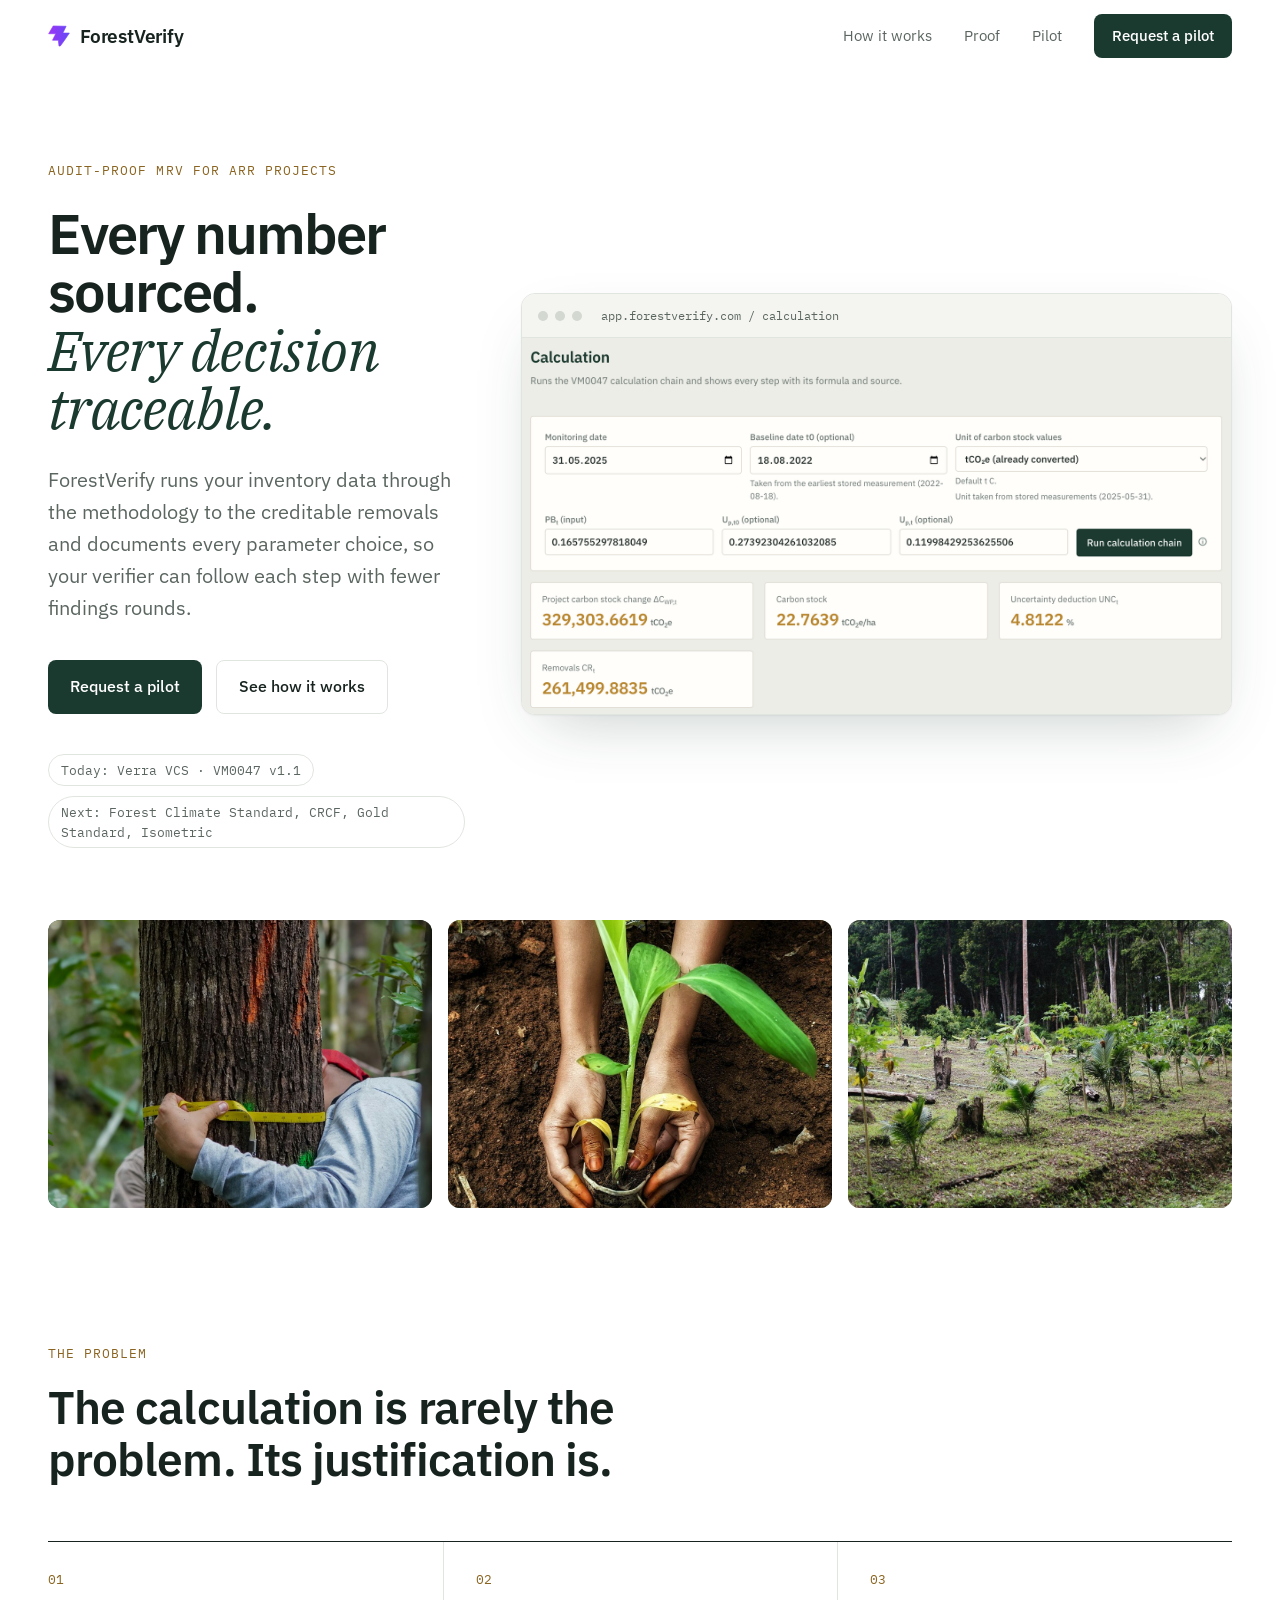
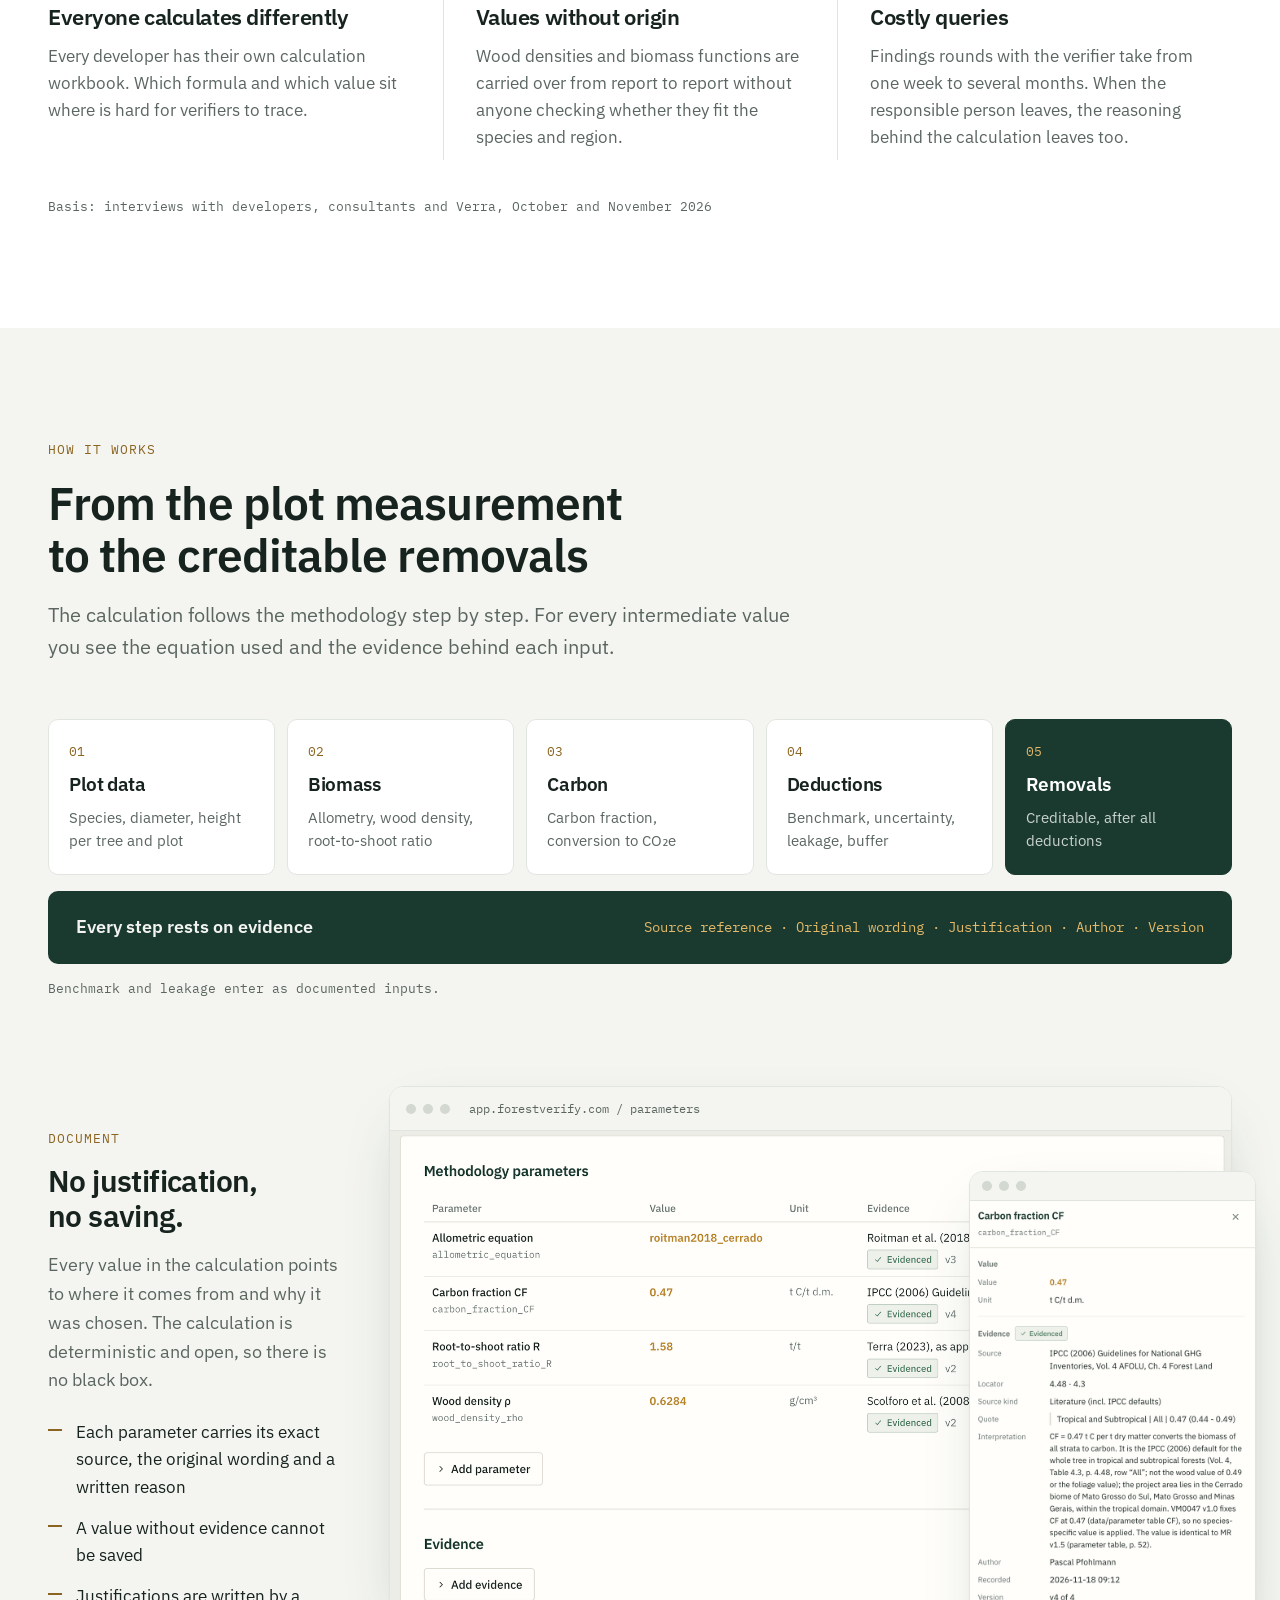
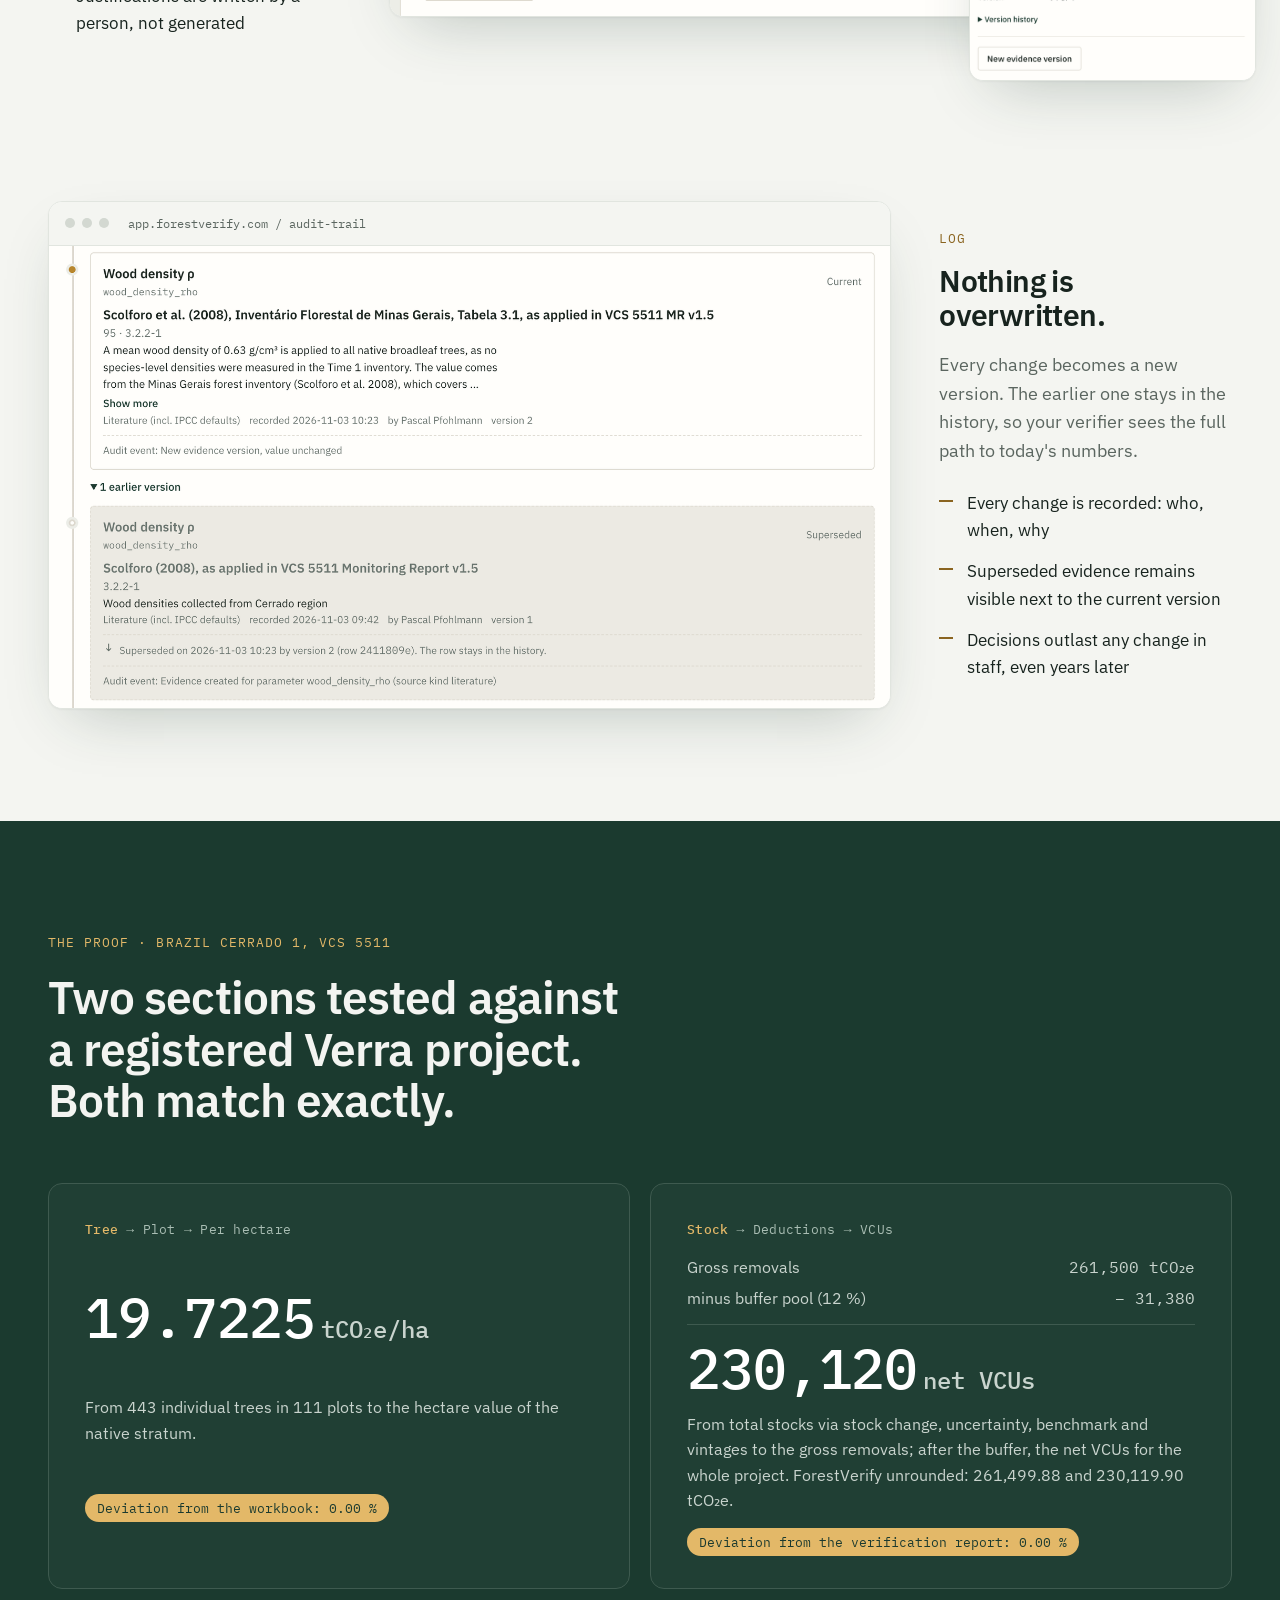
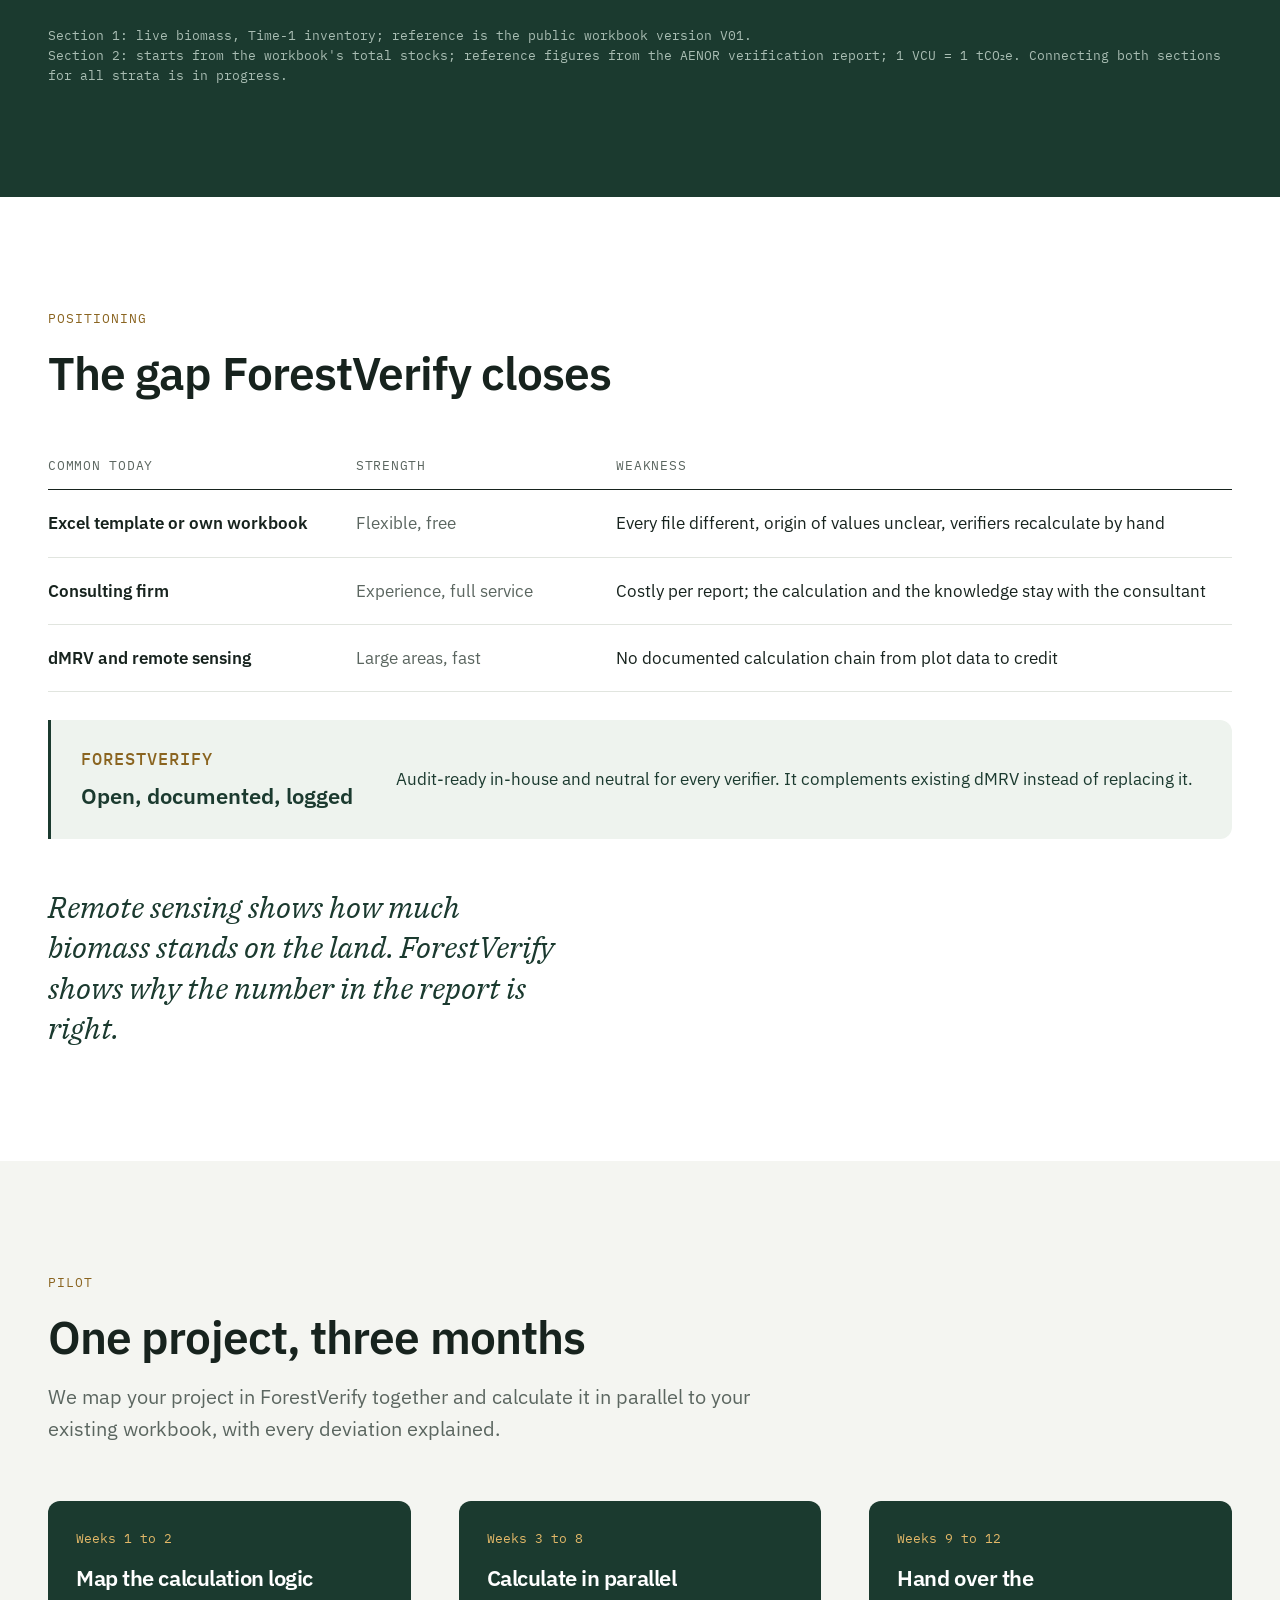
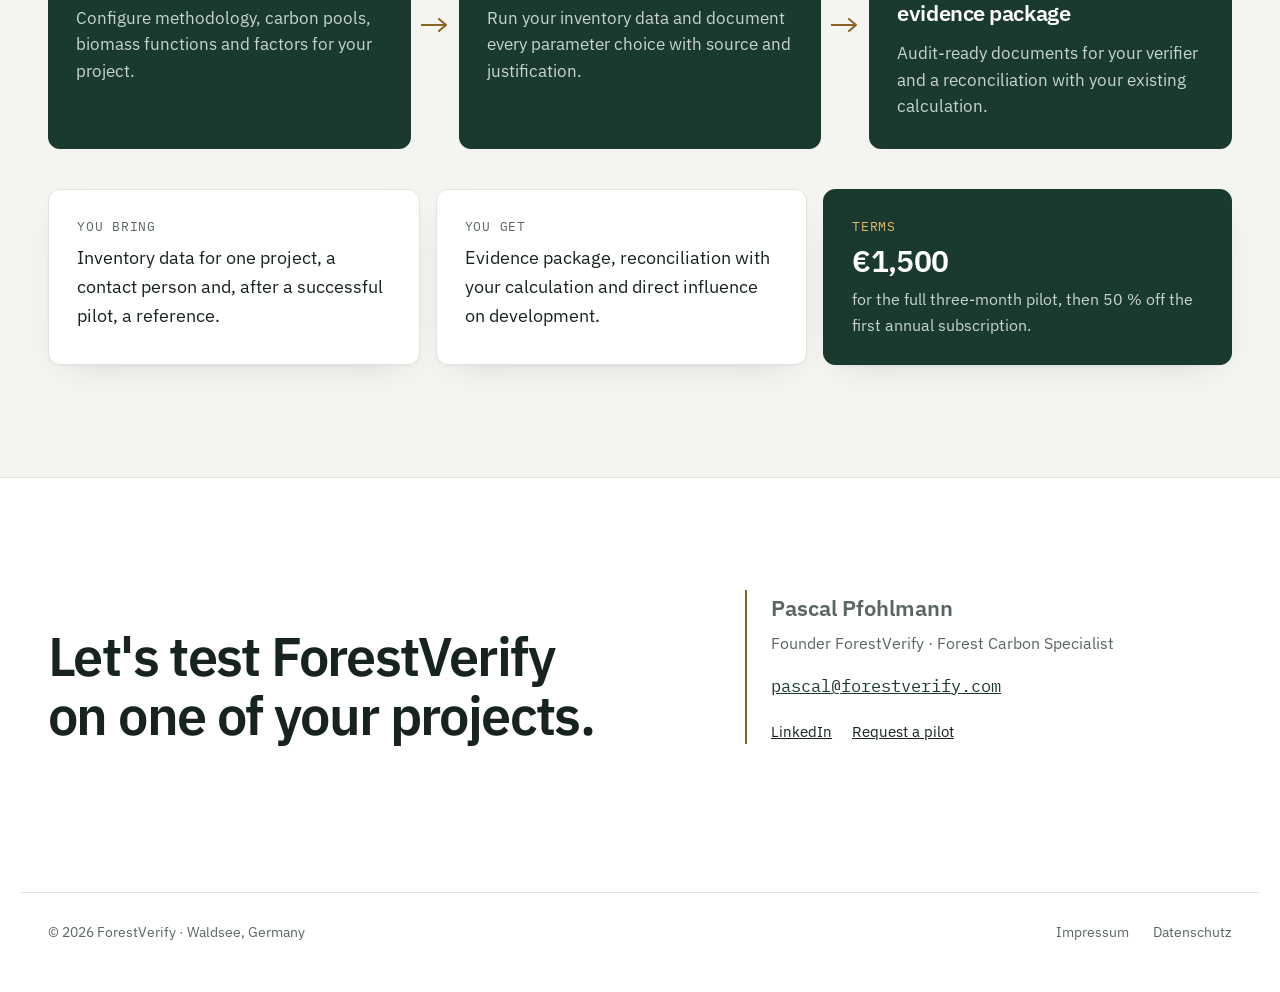
==== commit 8f83b5d9: "Proof section: use figures from AENOR verification report Gross removals 261,500 tCO2e, buffer pool " ====
--- a/index.html
+++ b/index.html
@@ -431,15 +431,15 @@
         <div class="half">
           <p class="path"><b>Stock</b> → Deductions → VCUs</p>
           <dl class="calc">
-            <div><dt>Creditable removals</dt><dd>261,499.88 tCO₂e</dd></div>
-            <div><dt>minus non-permanence buffer</dt><dd>− 12 %</dd></div>
+            <div><dt>Gross removals</dt><dd>261,500 tCO₂e</dd></div>
+            <div><dt>minus buffer pool (12 %)</dt><dd>− 31,380</dd></div>
           </dl>
-          <p class="big">230,119.90<small>VCUs issued</small></p>
-          <p>From total stocks via stock change, uncertainty, benchmark and vintages to the creditable removals; after the buffer, the VCUs issued for the whole project.</p>
-          <span class="dev">Deviation from the verified report: 0.00 %</span>
-        </div>
-      </div>
-      <p class="src">Section 1: live biomass, Time-1 inventory; reference is the public workbook version V01.<br>Section 2: starts from the workbook's total stocks; 1 VCU = 1 tCO₂e. Connecting both sections for all strata is in progress.</p>
+          <p class="big">230,120<small>net VCUs</small></p>
+          <p>From total stocks via stock change, uncertainty, benchmark and vintages to the gross removals; after the buffer, the net VCUs for the whole project. ForestVerify unrounded: 261,499.88 and 230,119.90 tCO₂e.</p>
+          <span class="dev">Deviation from the verification report: 0.00 %</span>
+        </div>
+      </div>
+      <p class="src">Section 1: live biomass, Time-1 inventory; reference is the public workbook version V01.<br>Section 2: starts from the workbook's total stocks; reference figures from the AENOR verification report; 1 VCU = 1 tCO₂e. Connecting both sections for all strata is in progress.</p>
     </div>
   </section>
 
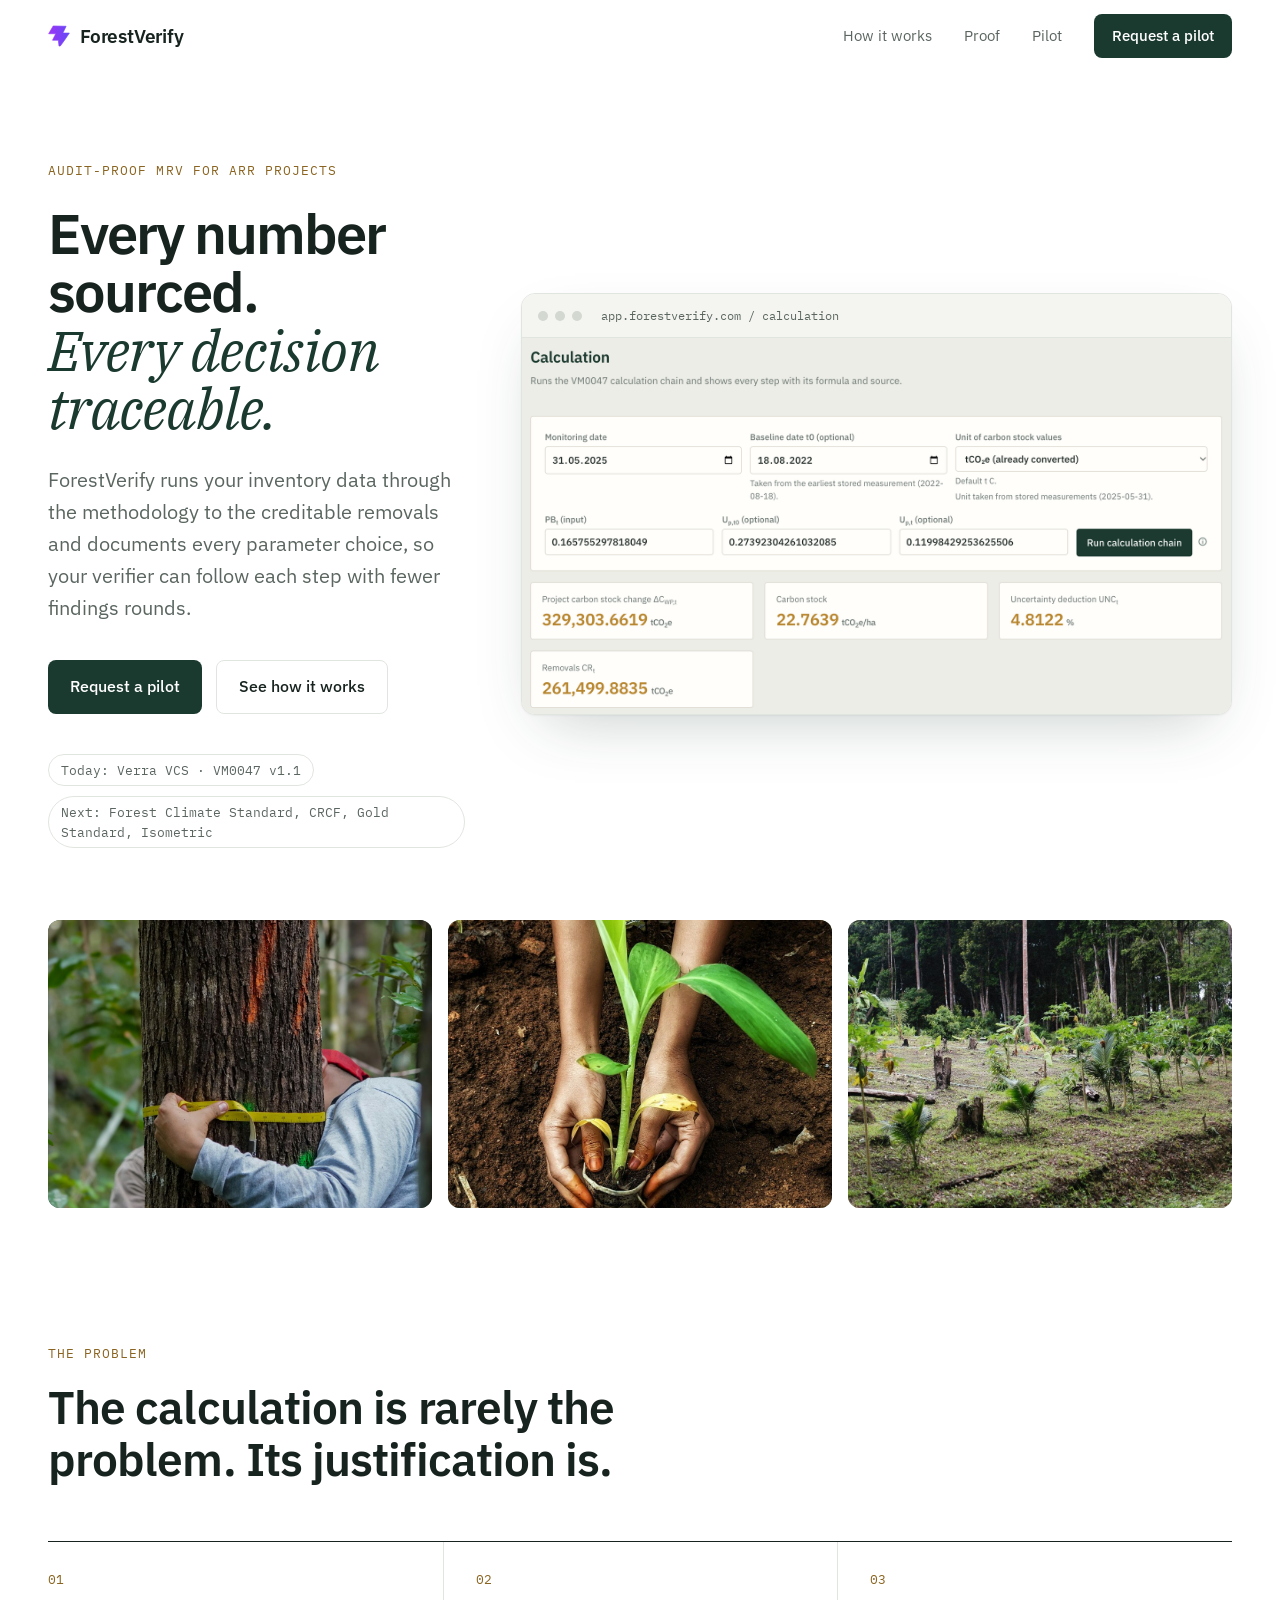
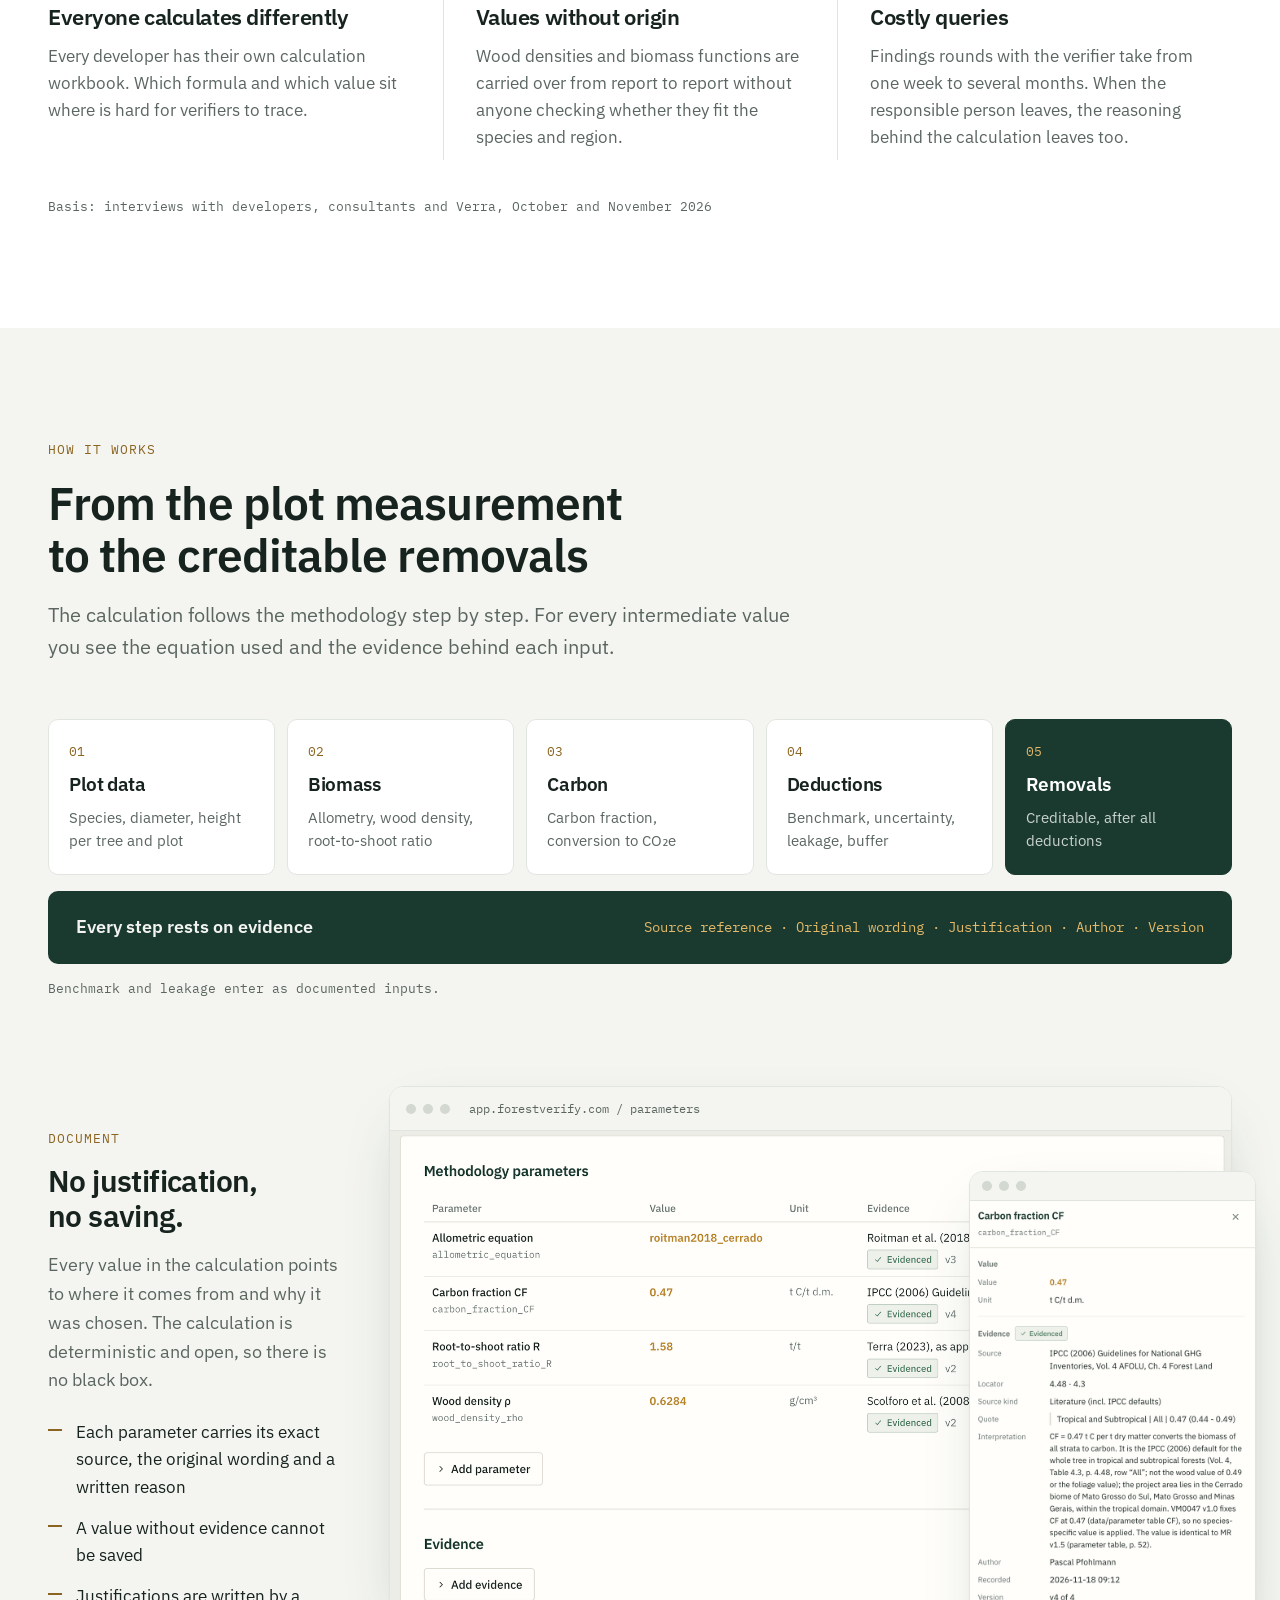
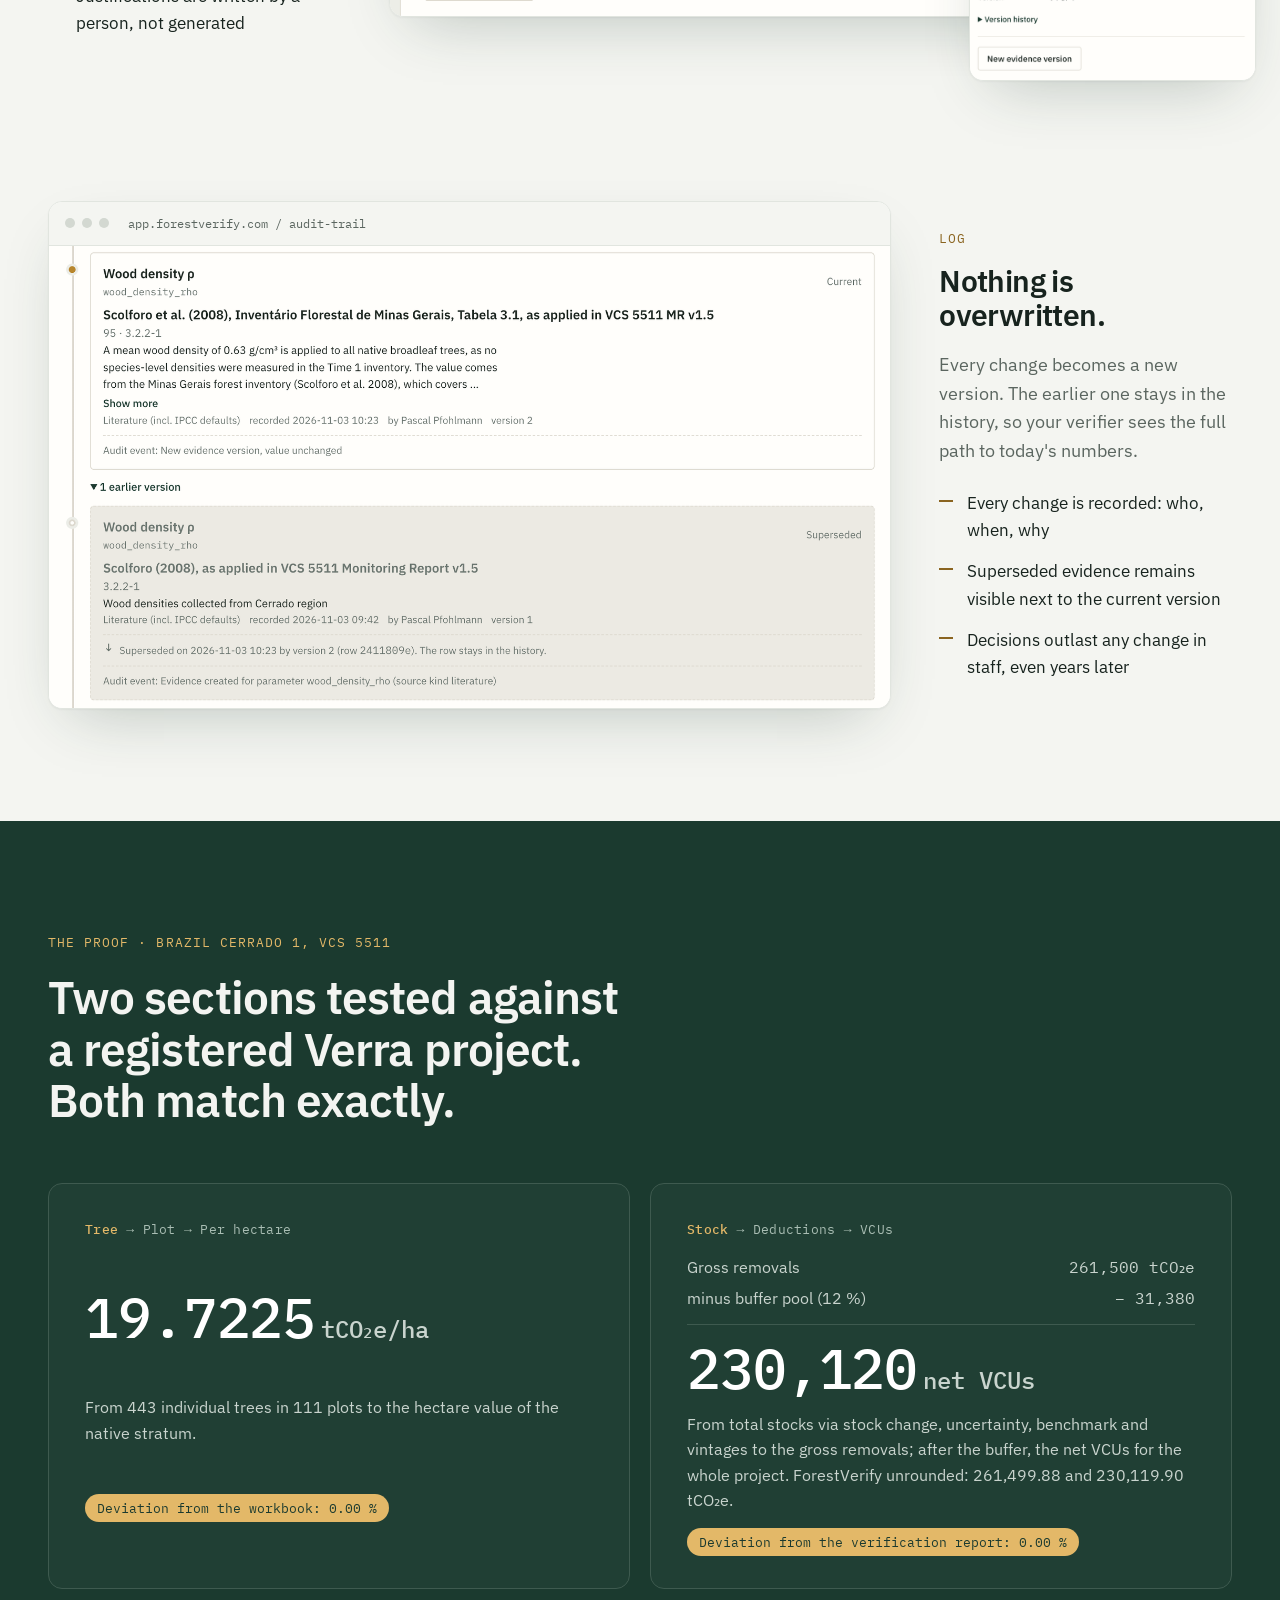
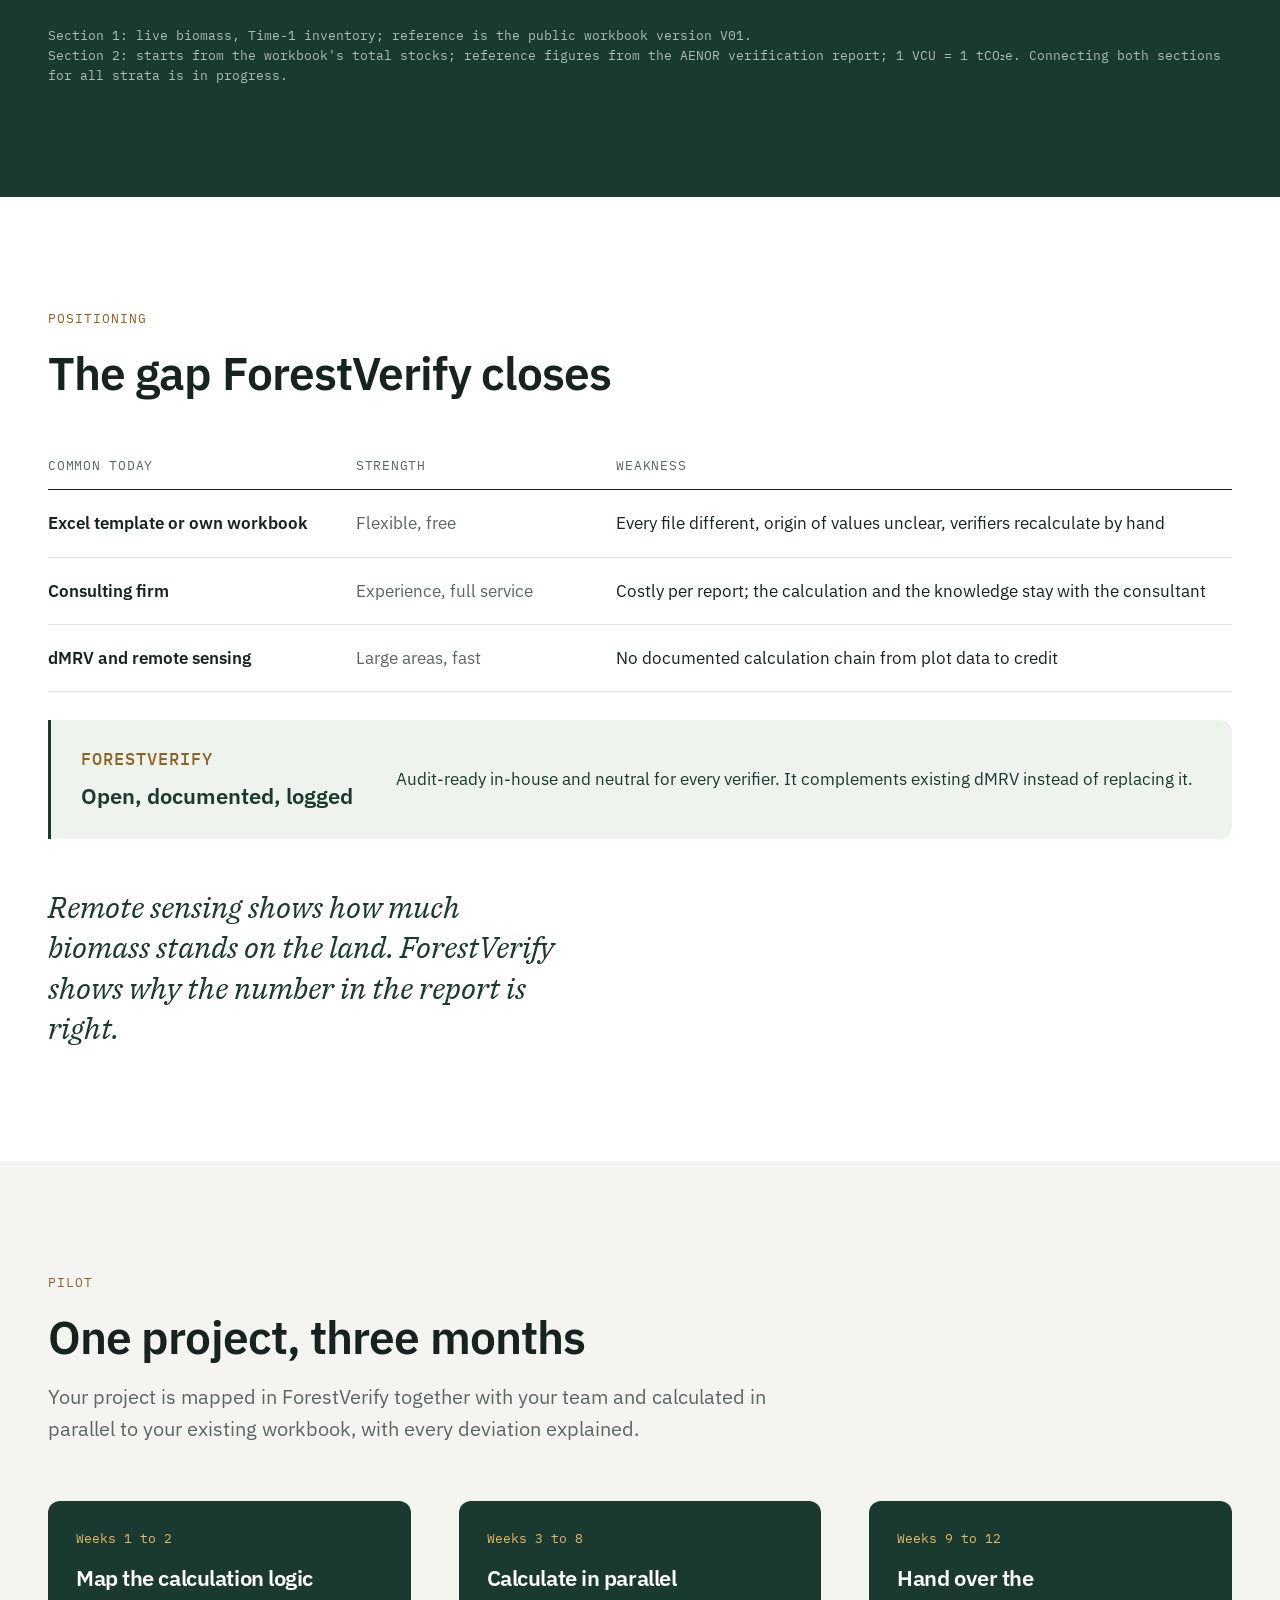
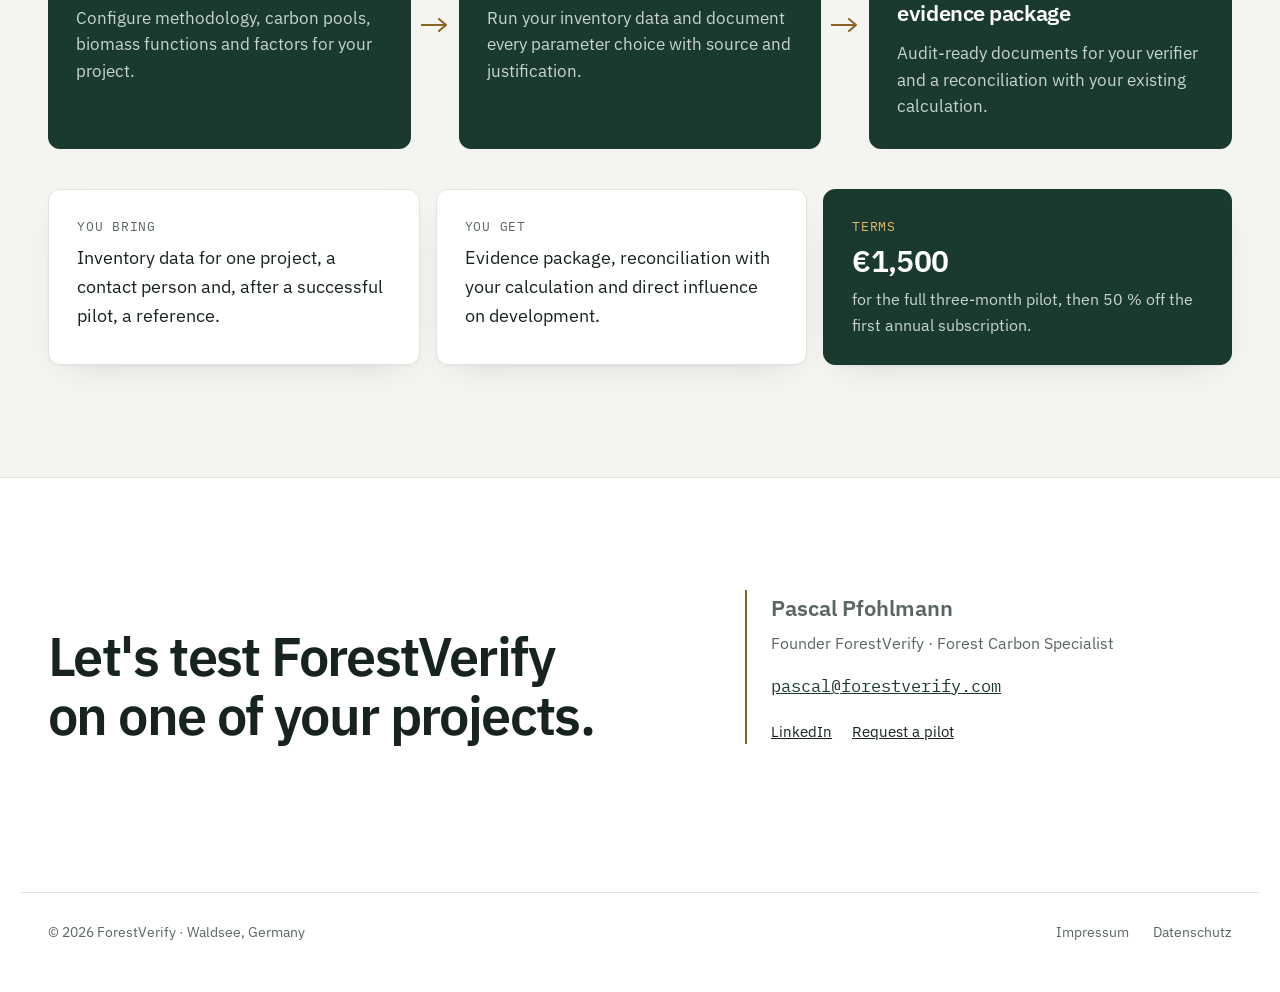
==== commit df51a6c3: "Pilot text: drop "we" (solo founder) Co-Authored-By: Claude Opus 5.5 <noreply@anthropic.com> Claude-" ====
--- a/index.html
+++ b/index.html
@@ -472,7 +472,7 @@
       <div class="section-head">
         <p class="eyebrow">Pilot</p>
         <h2>One project, three months</h2>
-        <p class="lede">We map your project in ForestVerify together and calculate it in parallel to your existing workbook, with every deviation explained.</p>
+        <p class="lede">Your project is mapped in ForestVerify together with your team and calculated in parallel to your existing workbook, with every deviation explained.</p>
       </div>
       <div class="phases">
         <div class="phase"><p class="n">Weeks 1 to 2</p><h3>Map the calculation logic</h3><p>Configure methodology, carbon pools, biomass functions and factors for your project.</p></div>
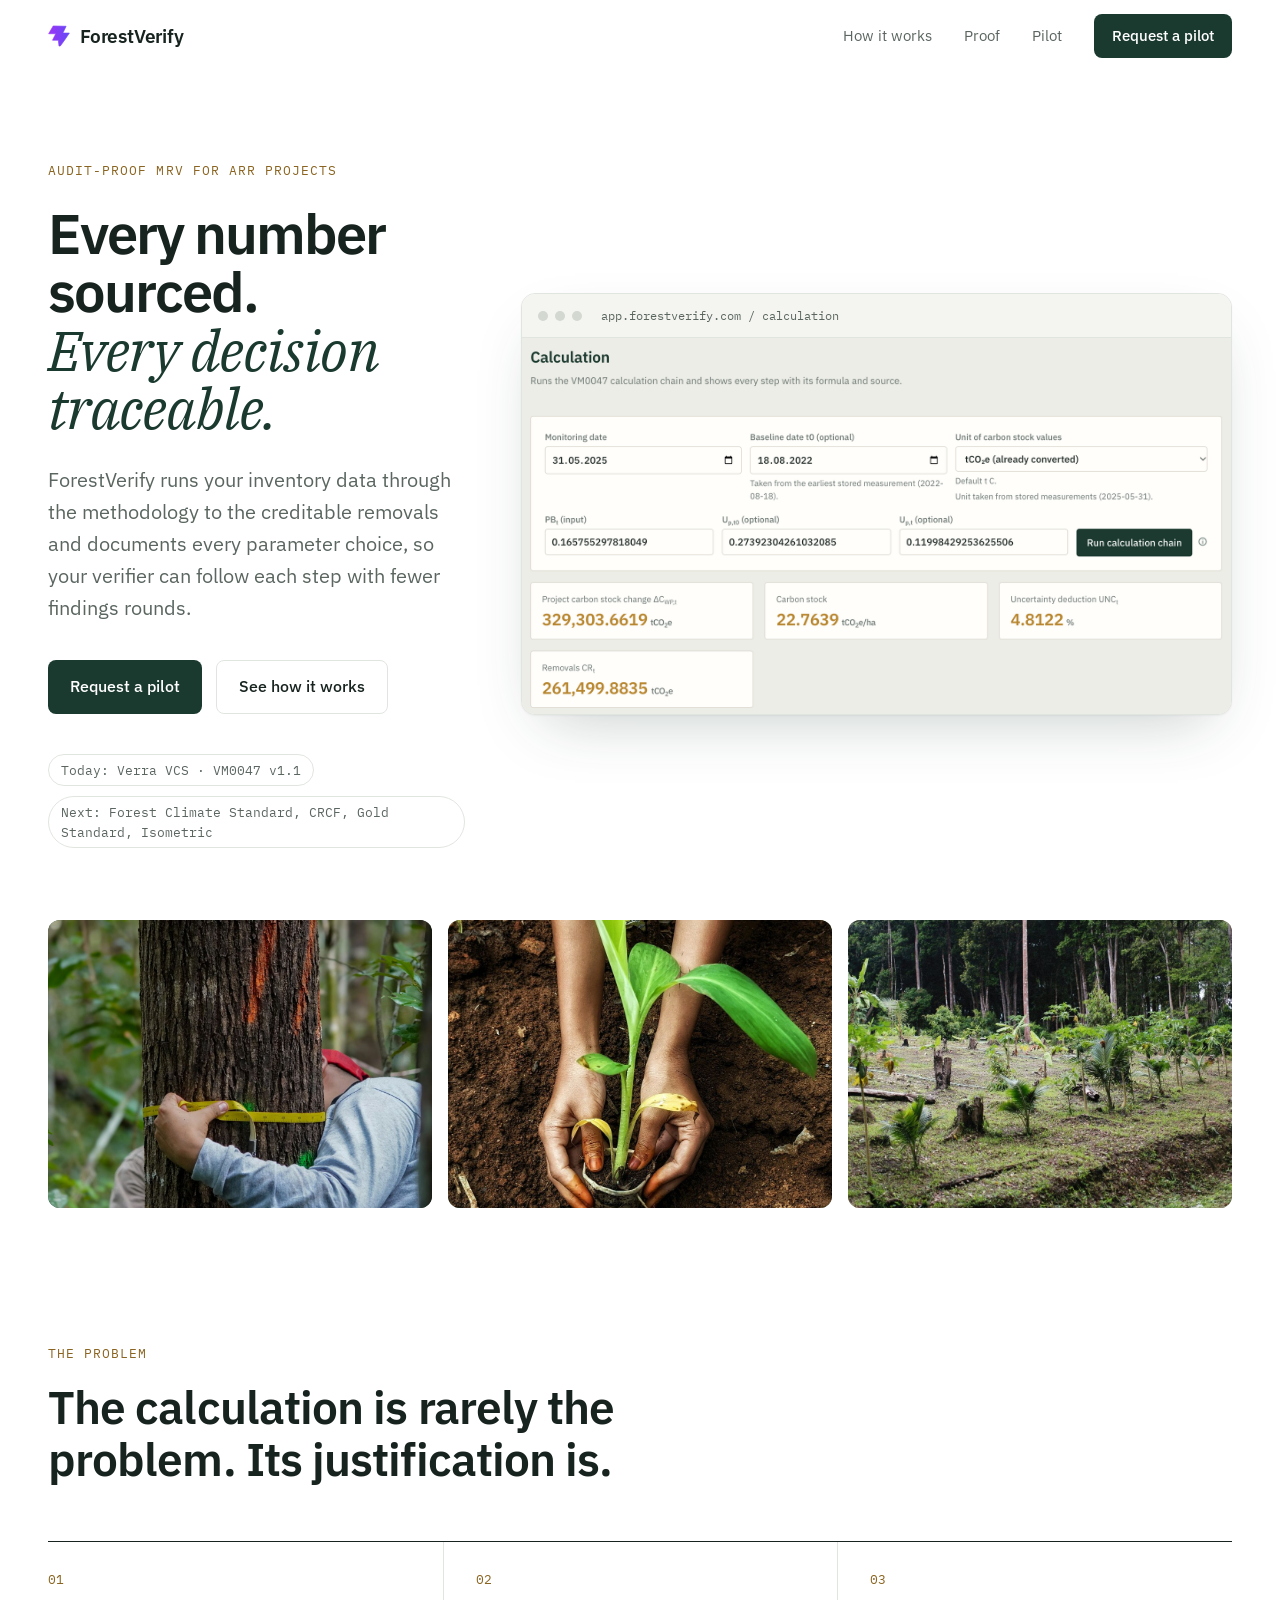
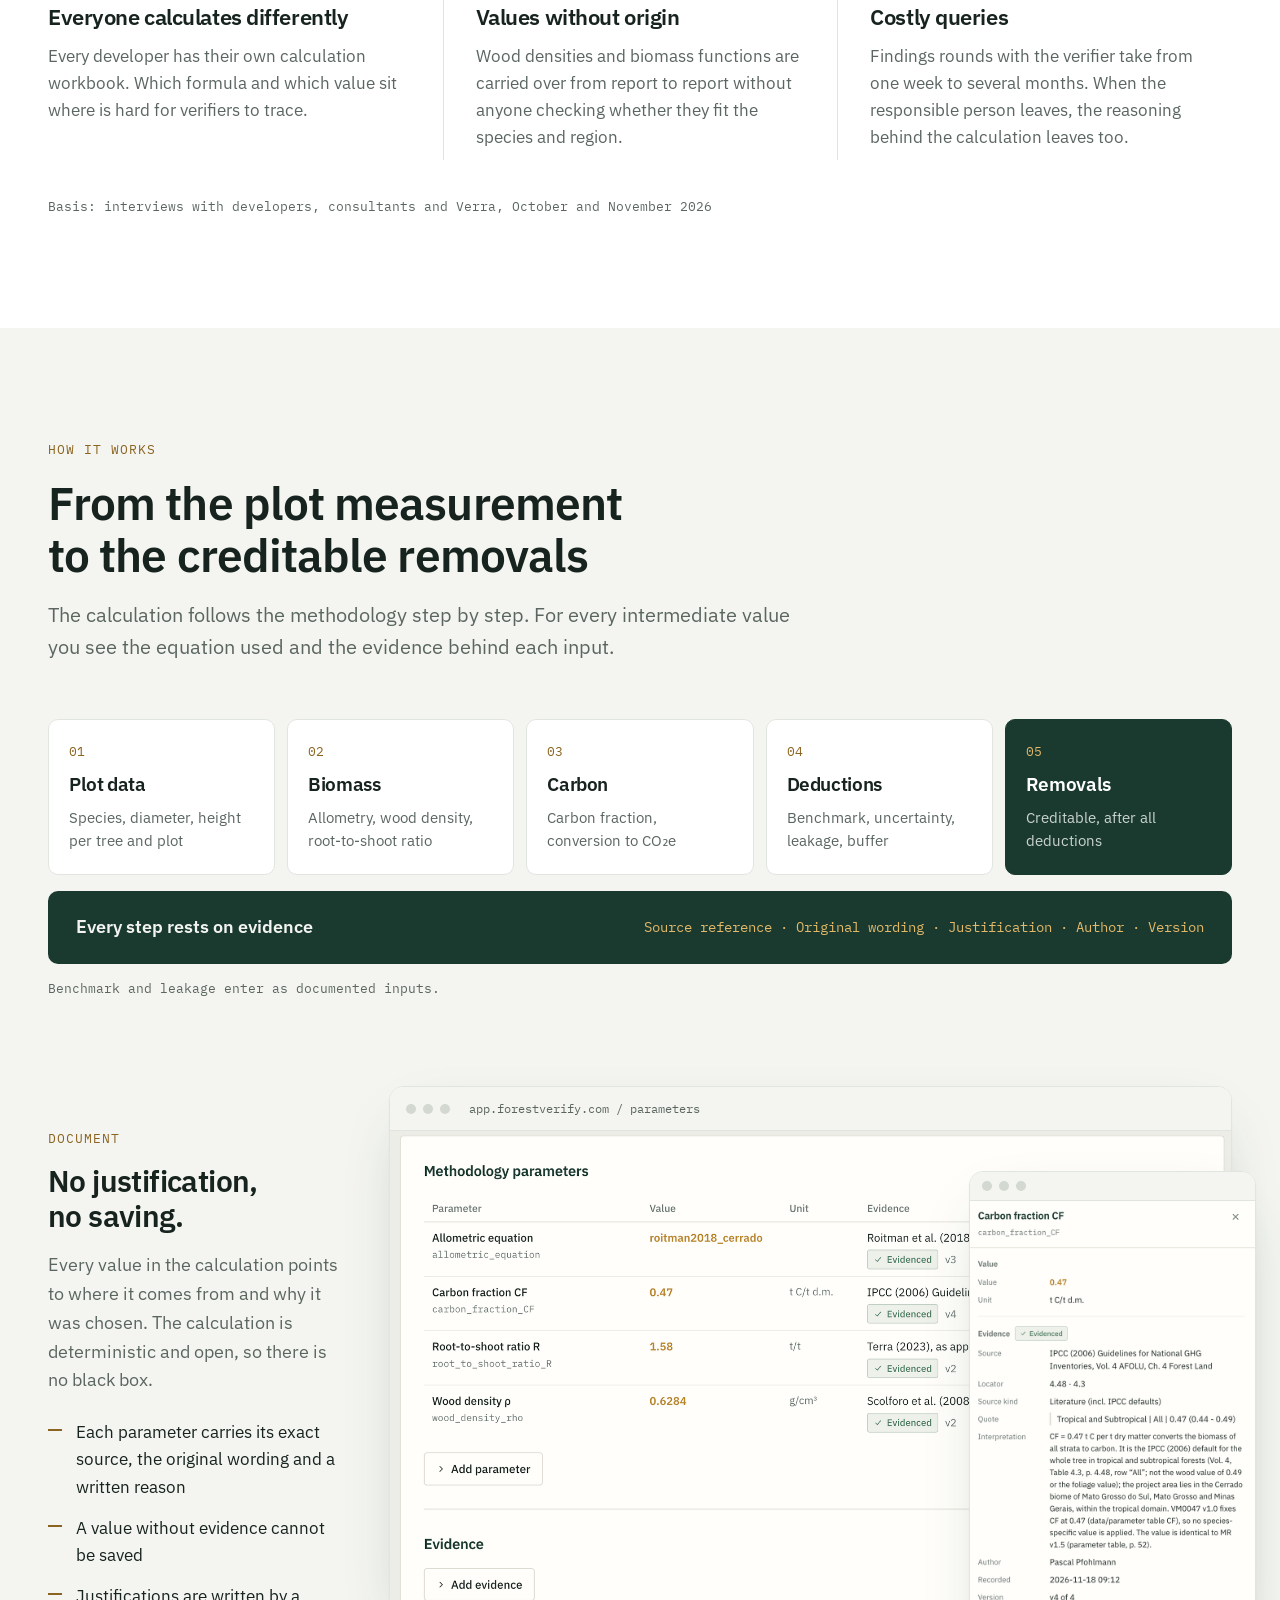
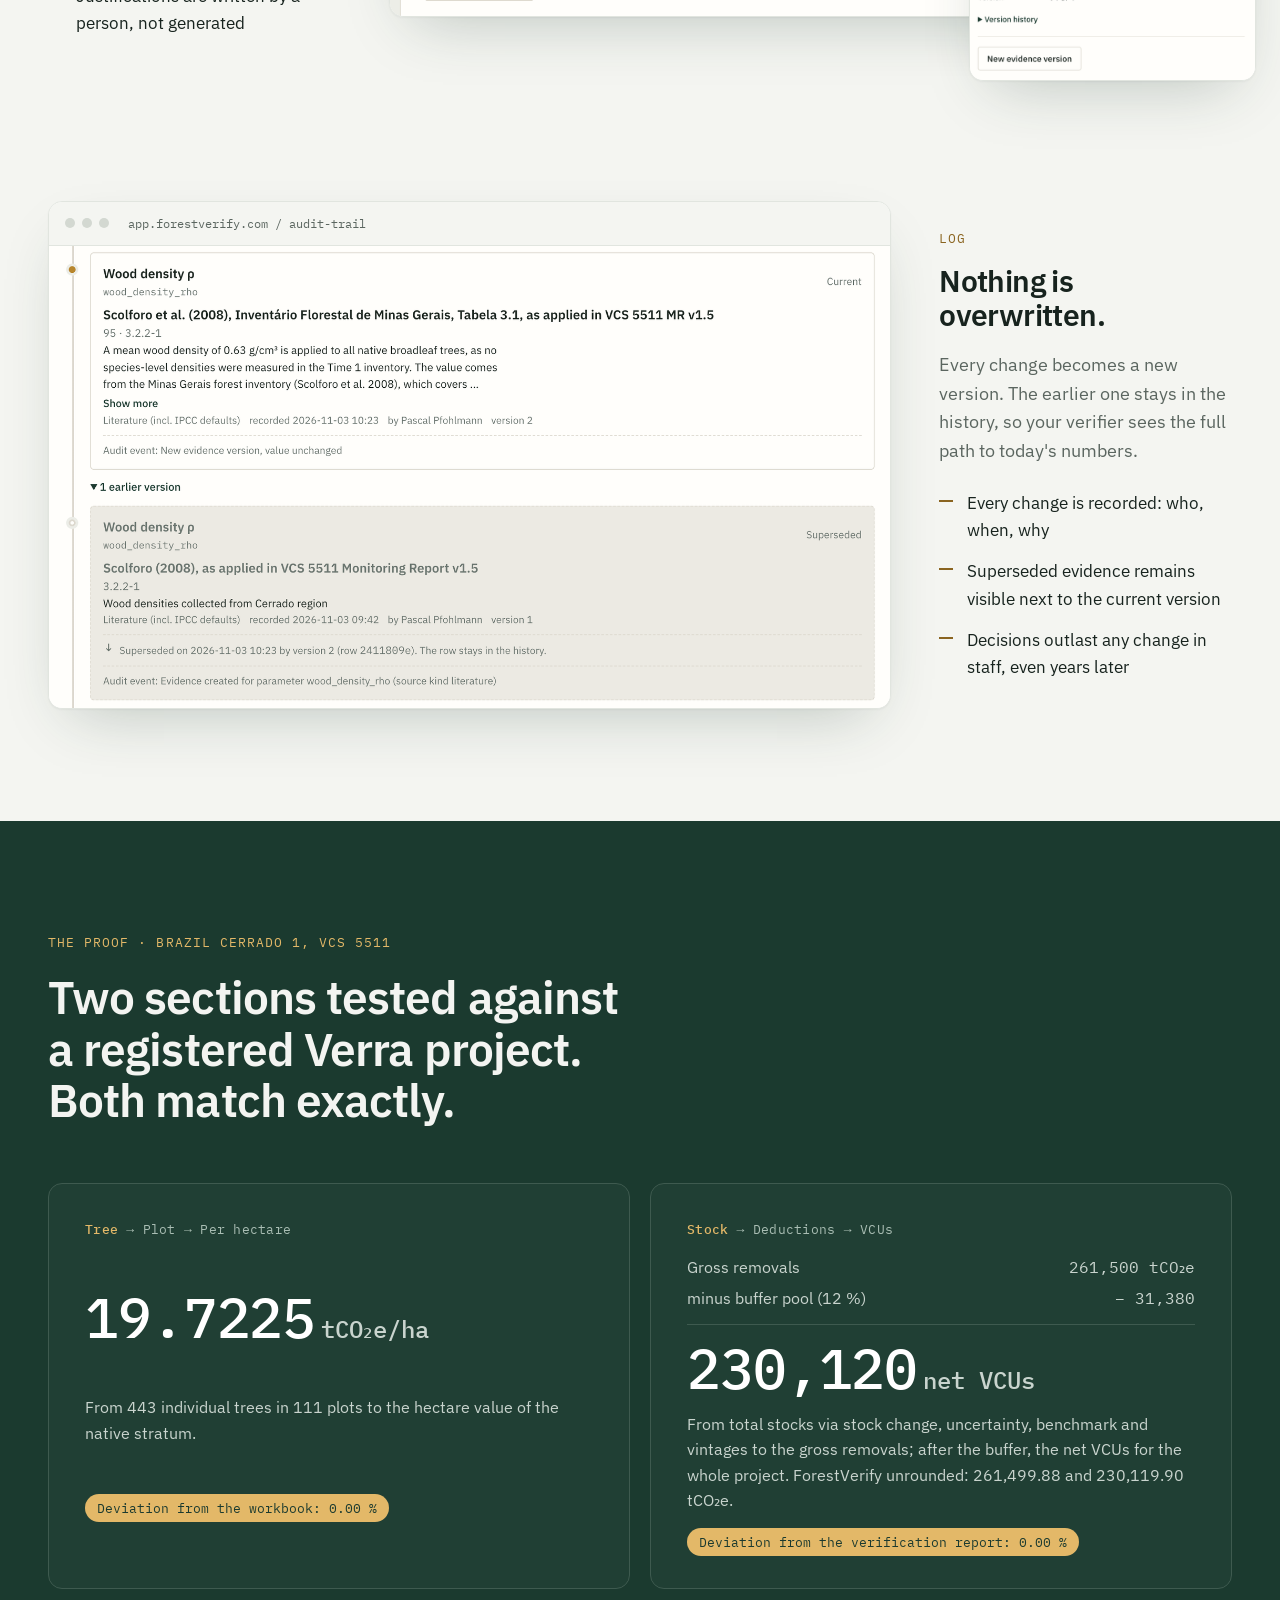
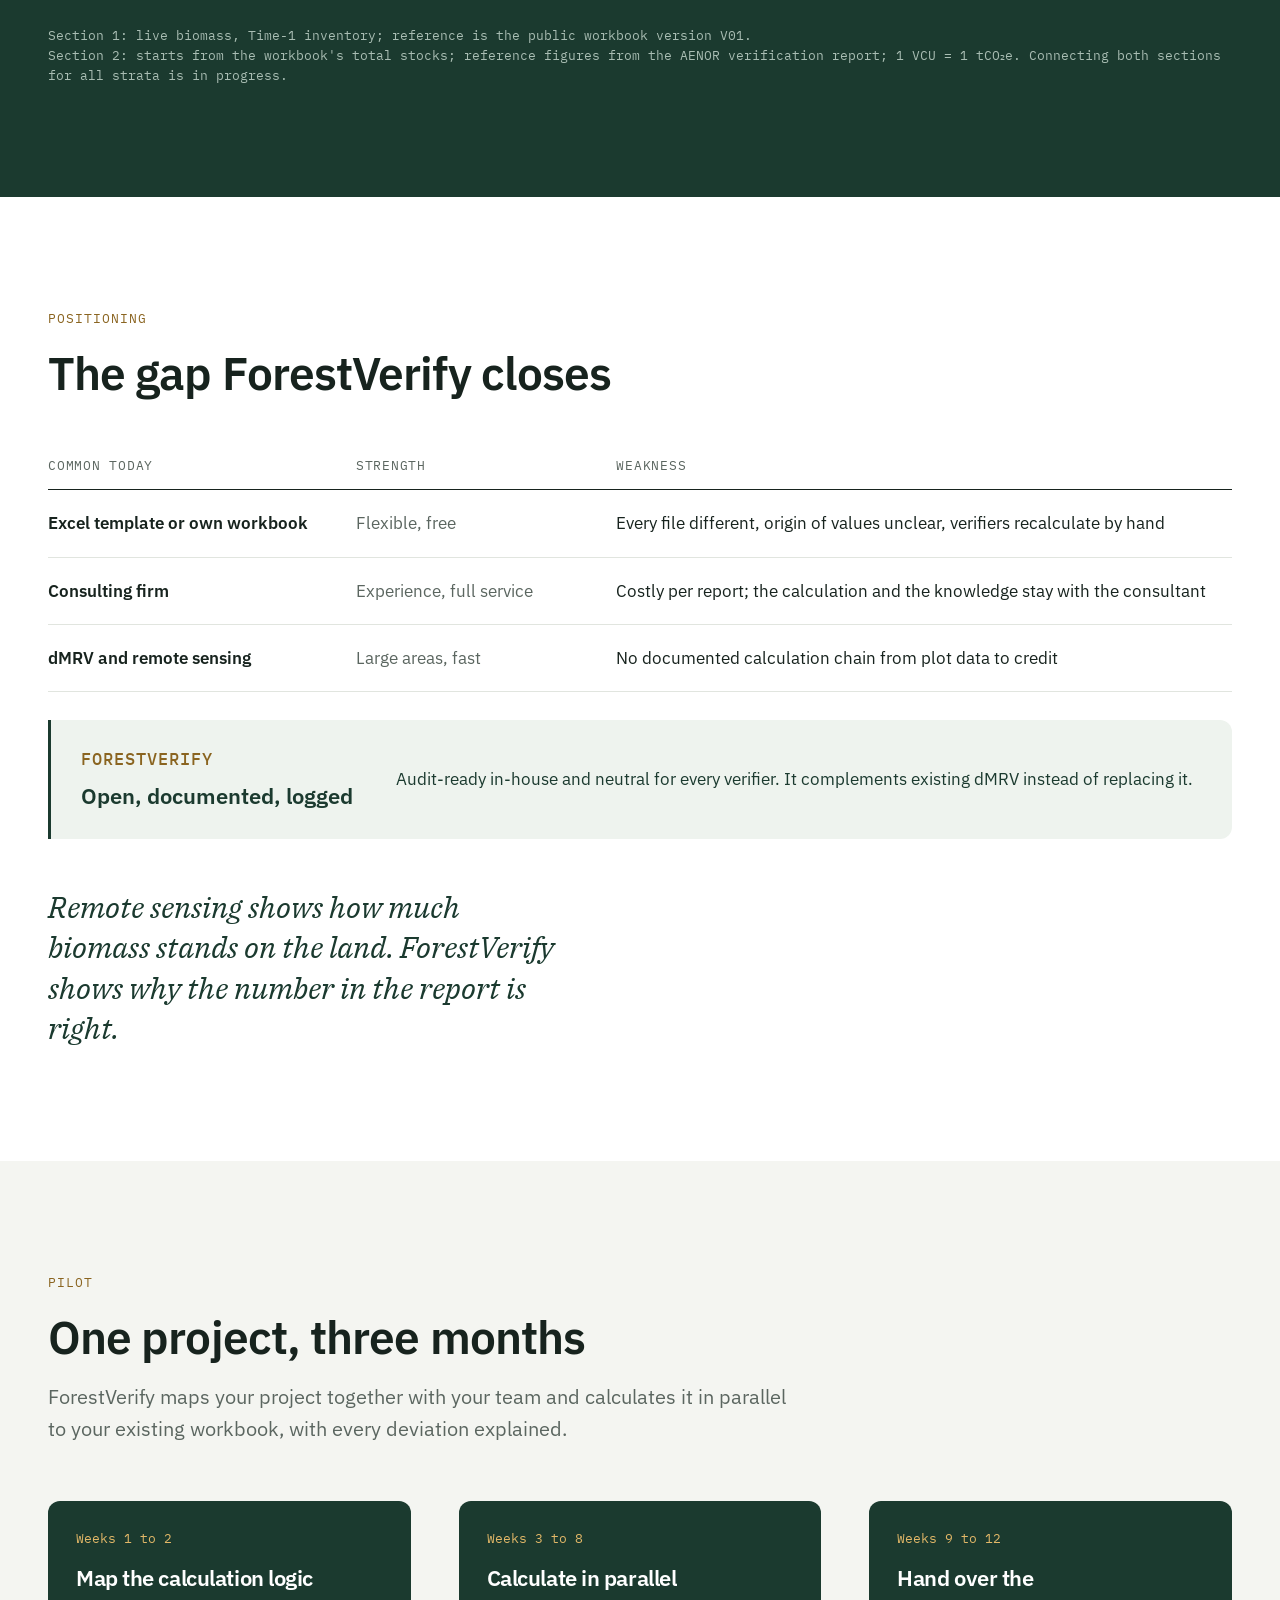
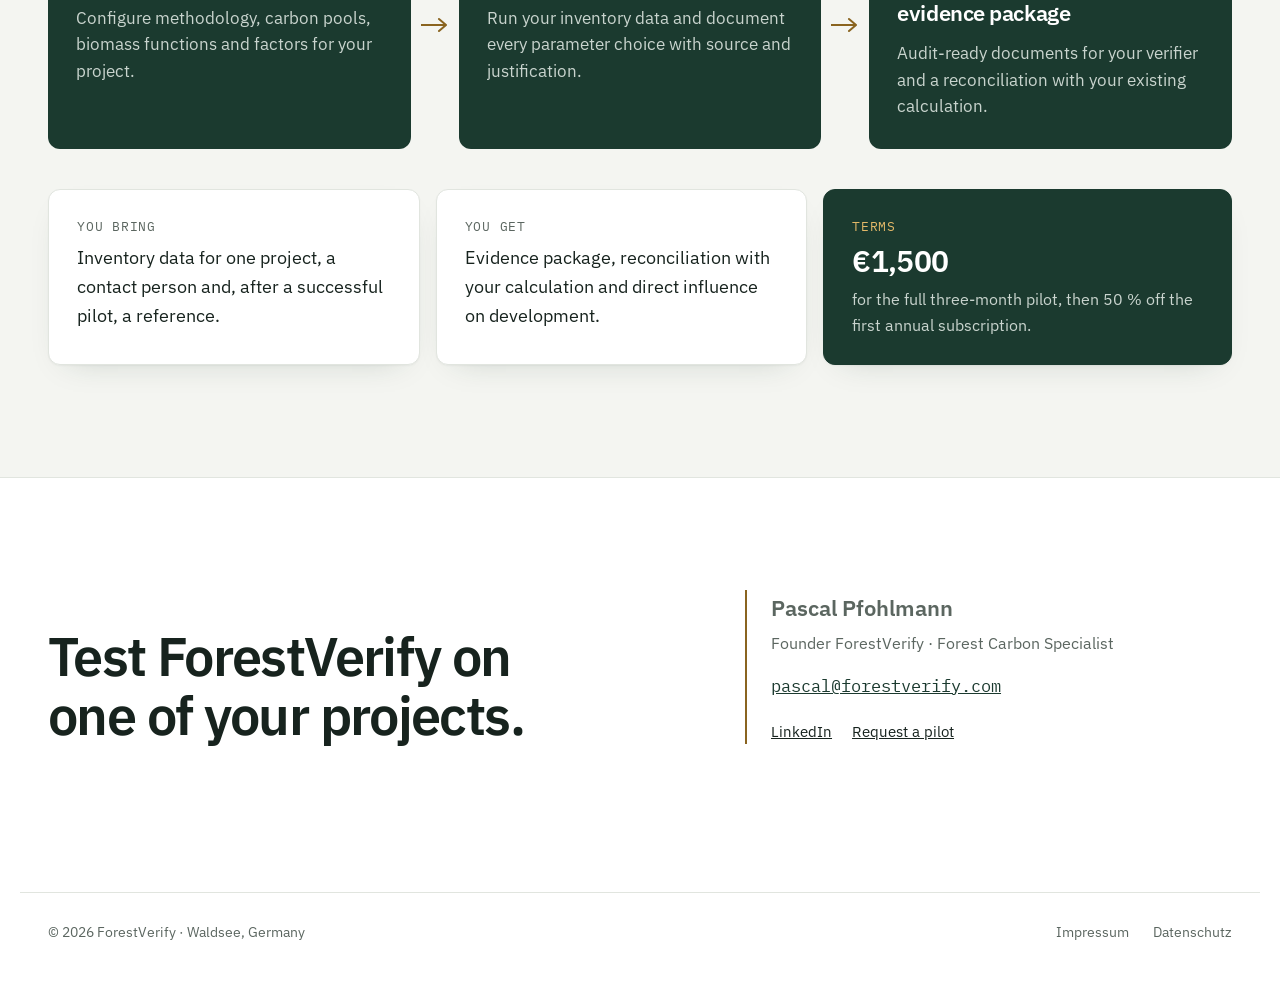
==== commit de2277e4: "Replace remaining "we"/"let's" with ForestVerify wording Co-Authored-By: Claude Opus 5.5 <noreply@an" ====
--- a/index.html
+++ b/index.html
@@ -472,7 +472,7 @@
       <div class="section-head">
         <p class="eyebrow">Pilot</p>
         <h2>One project, three months</h2>
-        <p class="lede">Your project is mapped in ForestVerify together with your team and calculated in parallel to your existing workbook, with every deviation explained.</p>
+        <p class="lede">ForestVerify maps your project together with your team and calculates it in parallel to your existing workbook, with every deviation explained.</p>
       </div>
       <div class="phases">
         <div class="phase"><p class="n">Weeks 1 to 2</p><h3>Map the calculation logic</h3><p>Configure methodology, carbon pools, biomass functions and factors for your project.</p></div>
@@ -491,7 +491,7 @@
 
   <section class="section contact" id="contact">
     <div class="wrap">
-      <h2>Let's test ForestVerify on one of your projects.</h2>
+      <h2>Test ForestVerify on one of your projects.</h2>
       <div class="person">
         <p class="name">Pascal Pfohlmann</p>
         <p>Founder ForestVerify · Forest Carbon Specialist</p>
